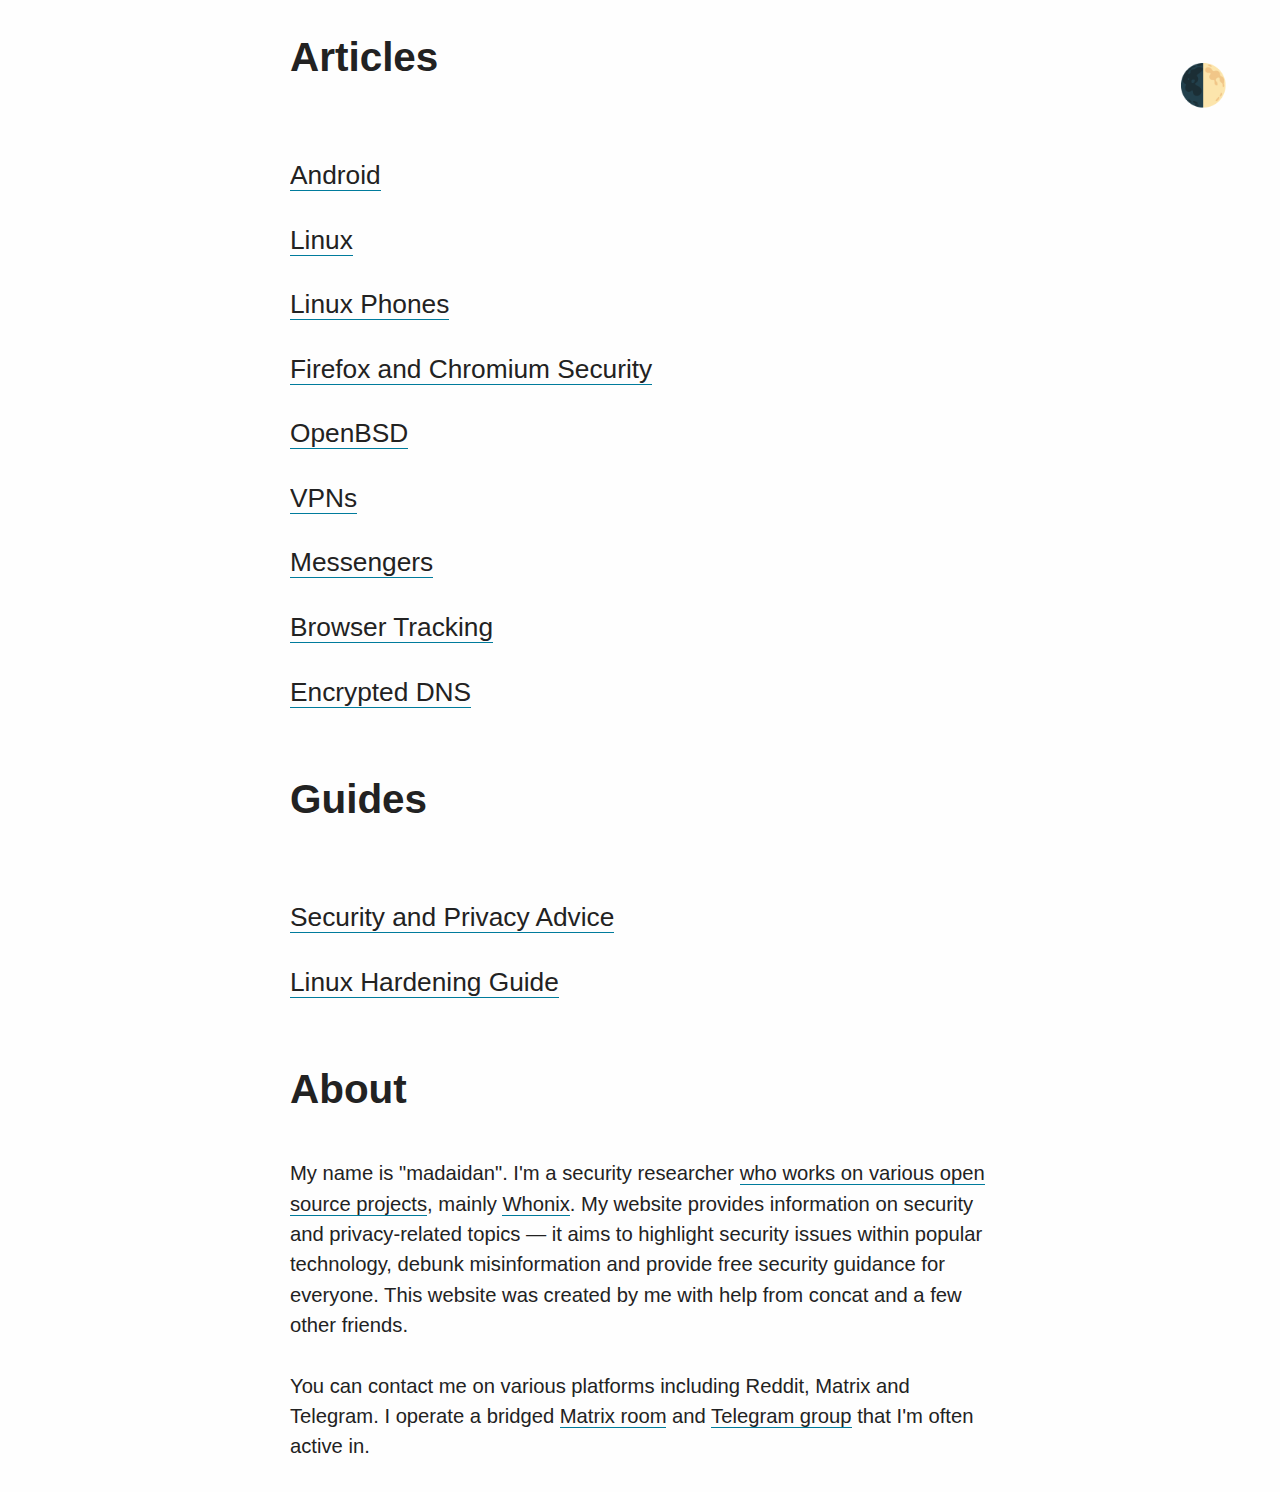
==== index.html @ b181bc67 "Merge remote-tracking branch 'upstream/master'" ====
<!DOCTYPE html>
<html lang=en>

<head>
  <meta charset="utf-8">
  <meta name="viewport" content="width=device-width, initial-scale=1.0">
  <link rel="stylesheet" type="text/css" href="styles.css">
  <title>Articles | Madaidan's Insecurities</title>
</head>

<body>
  <h1>Articles</h1>

  <ul style="padding-left: 0;">
    <li class="link"><a href="android.html">Android</a></li>
    <li class="link"><a href="linux.html">Linux</a></li>
    <li class="link"><a href="linux-phones.html">Linux Phones</a></li>
    <li class="link"><a href="firefox-chromium.html">Firefox and Chromium Security</a></li>
    <li class="link"><a href="openbsd.html">OpenBSD</a></li>
    <li class="link"><a href="vpns.html">VPNs</a></li>
    <li class="link"><a href="messengers.html">Messengers</a></li>
    <li class="link"><a href="browser-tracking.html">Browser Tracking</a></li>
    <li class="link"><a href="encrypted-dns.html">Encrypted DNS</a></li>
  </ul>

  <h1>Guides</h1>

  <ul style="padding-left: 0;">
    <li class="link"><a href="security-privacy-advice.html">Security and Privacy Advice</a></li>
    <li class="link"><a href="guides/linux-hardening.html">Linux Hardening Guide</a></li>
  </ul>

  <h1>About</h1>

  <p>
    My name is "madaidan". I'm a security researcher <a href="https://github.com/madaidan">who works on
    various open source projects</a>, mainly <a href="https://www.whonix.org/">Whonix</a>. My website
    provides information on security and privacy-related topics — it aims to highlight security issues
    within popular technology, debunk misinformation and provide free security guidance for everyone. This
    website was created by me with help from concat and a few other friends. <br>
    <br>
    You can contact me on various platforms including Reddit, Matrix and Telegram. I operate a bridged <a
    href="https://riot.im/app/#/room/#spite:matrix.org">Matrix room</a> and <a href="https://t.me/spitetech">Telegram
    group</a> that I'm often active in. <br>
    <br>
  </p>

  <button onclick="setDarkMode()" class="dark-mode-toggle">🌓</button>
  <script type="text/javascript" src="toggle.js"></script>
</body>
</html>
---- styles.css ----
* {
    font-family: inherit;
    background-color: inherit;
    margin: 0;
    padding: 0;
    box-sizing: border-box;
}

html {
    font-size: calc(1em + 0.33vw);
}

body {
    font-family: Arial, Helvetica Neue, sans-serif;
    line-height: 1.5;
    background-color: #fefefe;
    color: #222;
    max-width: 700px;
    margin: auto;
}

ul {
    overflow: hidden;
    padding-left: 2em;
}

*+* {
    margin-top: 2.25rem;
}

br, li+li, body {
    margin-top: 0;
}

p+p {
    margin-top: 0.75rem;
}

a {
    text-decoration: none;
    border-bottom: 1px solid #007b9c;
    color: inherit;
    outline-offset: 2px;
}

h1, h2, h3, h4 {
    line-height: 1.125;
    max-width: 800px;
}

h2 a, h3 a, h4 a {
    border-bottom: 0;
}

h2 a:hover, h3 a:hover, h4 a:hover {
    border-bottom: 1px solid #007b9c;
}

h1 {
    font-size: 2rem;
    margin: 5% auto;
}

h2 {
    font-size: 1.66rem;
    margin: 5% auto;
}

h3 {
    font-size: 1.25rem;
}

pre {
    overflow-x: auto;
    padding: 1rem;
    border: 1px solid;
}

code {
    font-family: Consolas, Monaco, 'Andale Mono', 'Ubuntu Mono', monospace;
    font-size: 0.85em;
}

.lilist {
    padding-bottom: 1em;
}

.link {
    font-size: 1.3rem;
    line-height: 1.125;
    max-width: 800px;
    margin: 5% auto;
}

.back {
    font-size: 1.25rem;
    border-radius: 0.33em;
    background: #111;
    color: #fefefe;
    padding: 0.75rem;
    border: 0;
}

.dark-mode>.dark-mode-toggle {
    color: white;
}

.dark-mode {
    background-color: #252627;
    color: #a9a9b3;
}

.dark-mode-toggle {
    border: none;
    padding: 15px 32px;
    text-align: center;
    text-decoration: none;
    display: inline-block;
    position: absolute;
    top: 0;
    right: 20px;
    outline: none;
    font-size: 2rem;
    background: transparent;
}

.p-final {
    padding-top: 2rem;
    padding-bottom: 5rem;
}

.date {
    margin-top: -1rem;
    margin-bottom: 2rem;
}

.headers {
    font-size: 25px;
}

.subheaders {
    margin-left: 10px;
    font-size: 18px;
}

.subheaders2 {
    margin-left: 26px;
    font-size: 16px;
}

@media screen and (max-width: 45em) {
    body {
        padding: 25px;
    }
    body a {
        hyphens: auto;
    }
    h1 {
        margin-left: 0;
        margin-top: 0;
        max-width: 75%;
    }
    code {
        word-break: break-all;
    }
    .dark-mode-toggle {
        margin-top: 5px;
    }
}

@media print {
    a {
        border: 0;
    }
    pre code {
        white-space: pre-wrap !important;
    }
}
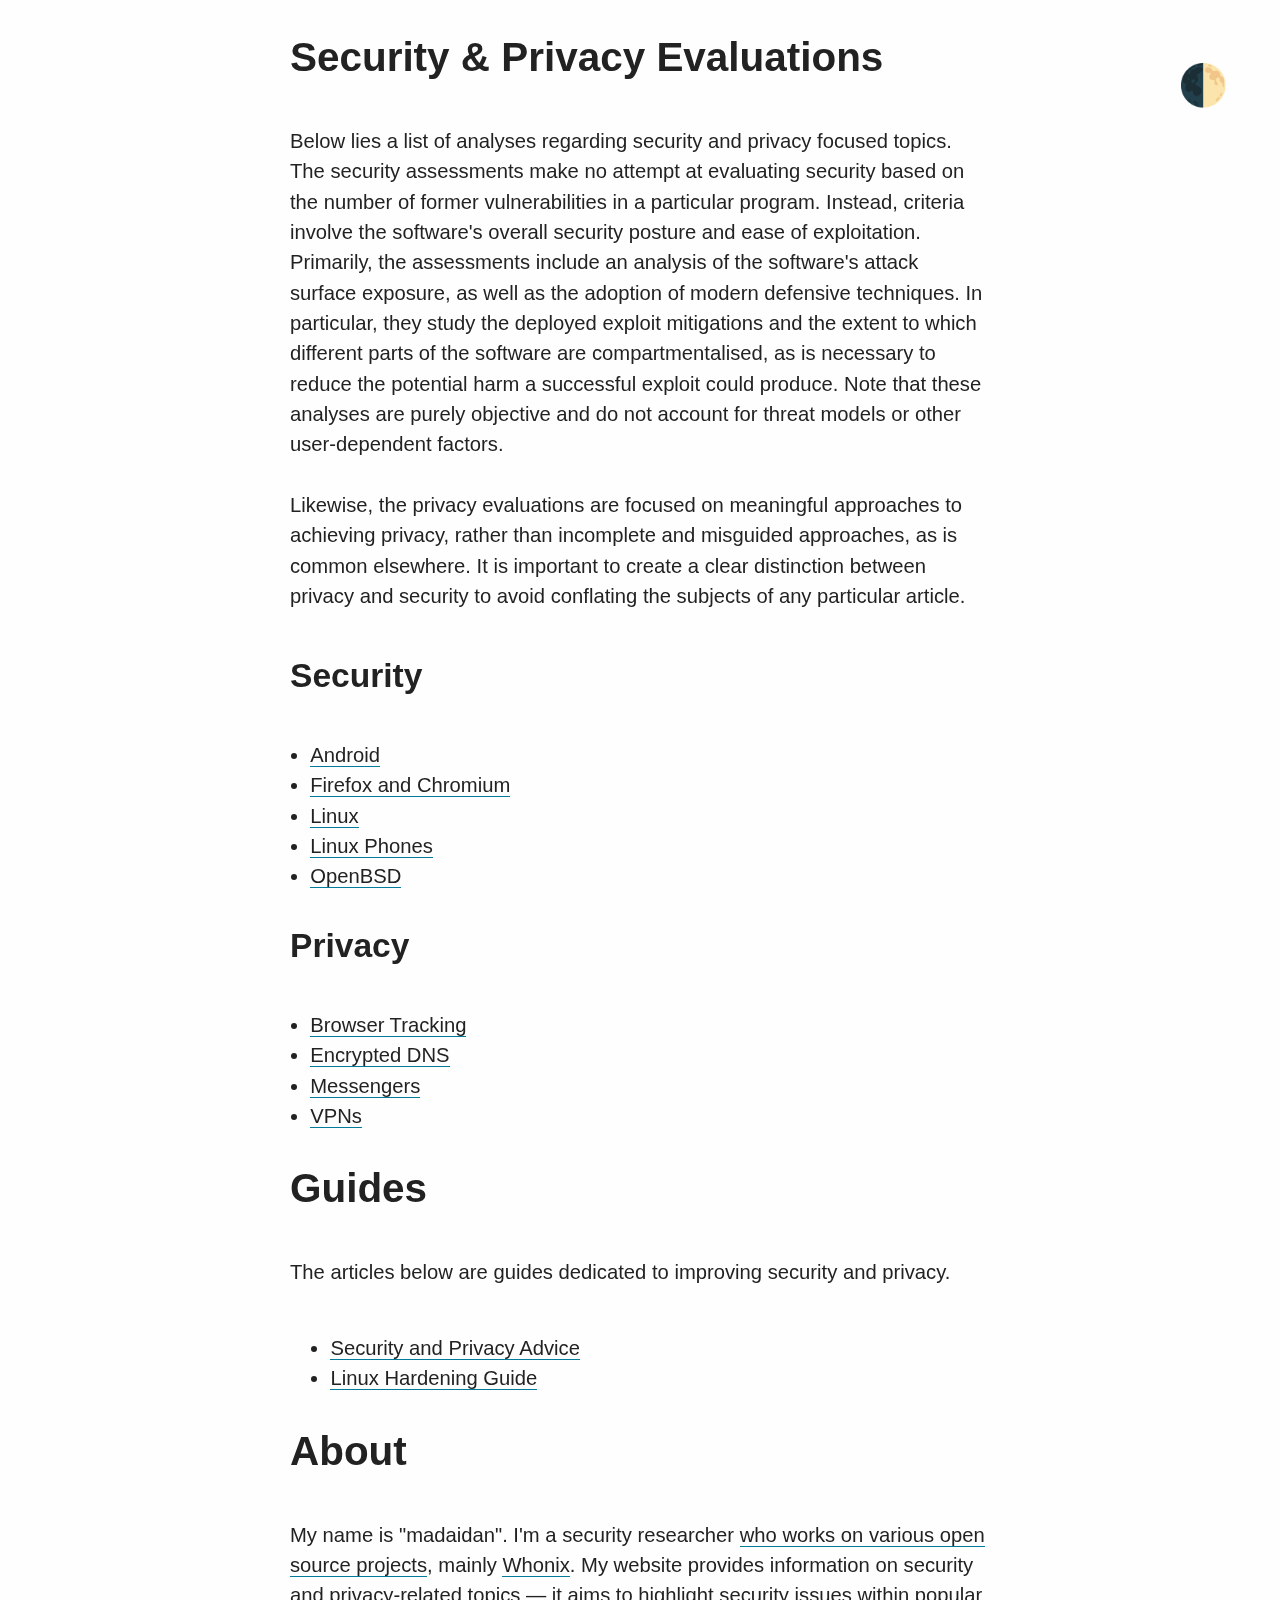
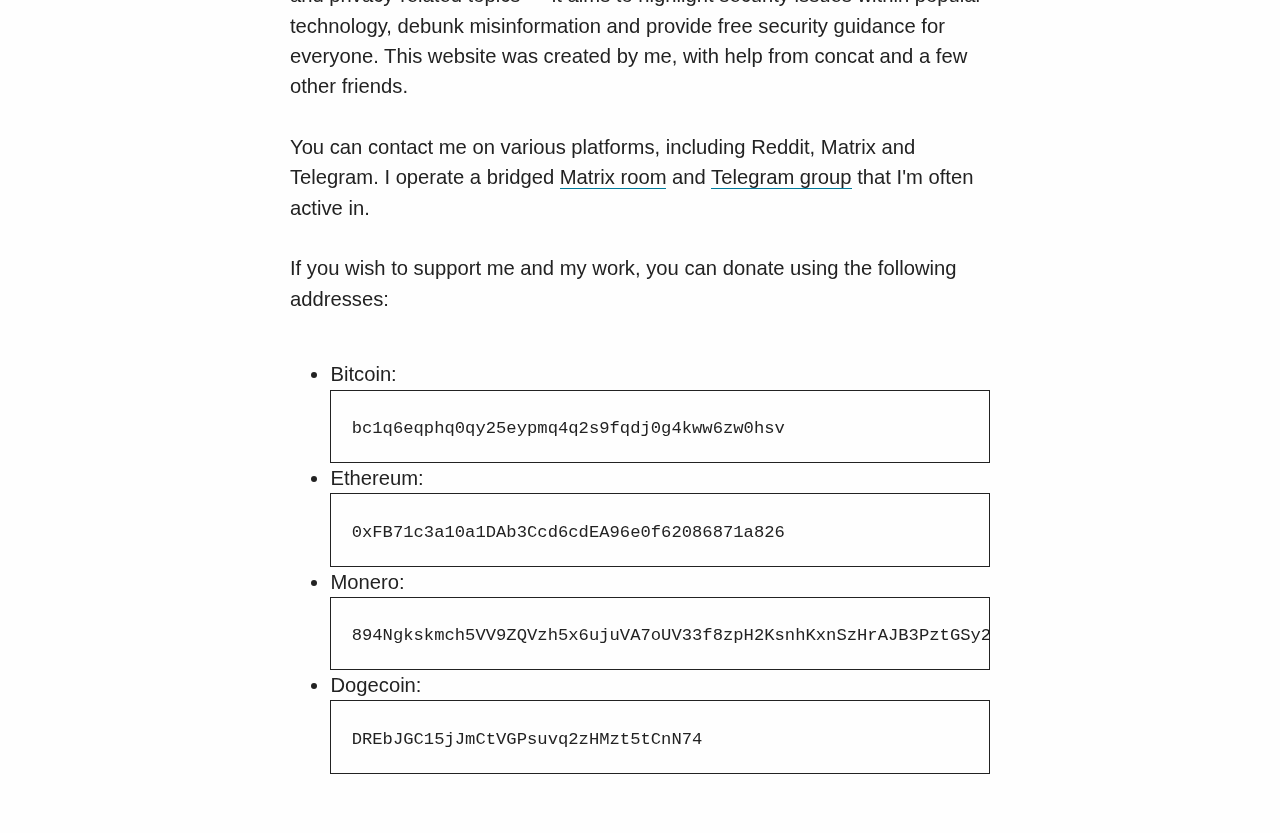
==== commit e3839def: "Merge pull request #12 from flawedworld/best-practice" ====
--- a/index.html
+++ b/index.html
@@ -4,30 +4,61 @@
 <head>
   <meta charset="utf-8">
   <meta name="viewport" content="width=device-width, initial-scale=1.0">
+  <meta http-equiv="Content-Type" content="text/html; charset=UTF-8">
   <link rel="stylesheet" type="text/css" href="styles.css">
   <title>Articles | Madaidan's Insecurities</title>
 </head>
 
 <body>
-  <h1>Articles</h1>
+  <h1>Security & Privacy Evaluations</h1>
 
-  <ul style="padding-left: 0;">
-    <li class="link"><a href="android.html">Android</a></li>
-    <li class="link"><a href="linux.html">Linux</a></li>
-    <li class="link"><a href="linux-phones.html">Linux Phones</a></li>
-    <li class="link"><a href="firefox-chromium.html">Firefox and Chromium Security</a></li>
-    <li class="link"><a href="openbsd.html">OpenBSD</a></li>
-    <li class="link"><a href="vpns.html">VPNs</a></li>
-    <li class="link"><a href="messengers.html">Messengers</a></li>
-    <li class="link"><a href="browser-tracking.html">Browser Tracking</a></li>
-    <li class="link"><a href="encrypted-dns.html">Encrypted DNS</a></li>
-  </ul>
+  <p>
+     Below lies a list of analyses regarding security and privacy focused topics. The security assessments make no
+     attempt at evaluating security based on the number of former vulnerabilities in a particular program. Instead,
+     criteria involve the software's overall security posture and ease of exploitation. Primarily, the assessments
+     include an analysis of the software's attack surface exposure, as well as the adoption of modern defensive
+     techniques. In particular, they study the deployed exploit mitigations and the extent to which different parts
+     of the software are compartmentalised, as is necessary to reduce the potential harm a successful exploit
+     could produce. Note that these analyses are purely objective and do not account for threat models or other
+     user-dependent factors. <br>
+     <br>
+     Likewise, the privacy evaluations are focused on meaningful approaches to achieving privacy, rather than incomplete
+     and misguided approaches, as is common elsewhere. It is important to create a clear distinction between privacy and
+     security to avoid conflating the subjects of any particular article.
+  </p>
+
+  <div class="index-row">
+    <div class="index-column">
+      <h2>Security</h2>
+      <ul style="margin-left: -1rem;">
+        <li><a href="android.html">Android</a></li>
+        <li><a href="firefox-chromium.html">Firefox and Chromium</a></li>
+        <li><a href="linux.html">Linux</a></li>
+        <li><a href="linux-phones.html">Linux Phones</a></li>
+        <li><a href="openbsd.html">OpenBSD</a></li>
+      </ul>
+    </div>
+
+    <div class="index-column" style="margin-top: 0rem;">
+      <h2>Privacy</h2>
+      <ul style="margin-left: -1rem;">
+        <li><a href="browser-tracking.html">Browser Tracking</a></li>
+        <li><a href="encrypted-dns.html">Encrypted DNS</a></li>
+        <li><a href="messengers.html">Messengers</a></li>
+        <li><a href="vpns.html">VPNs</a></li>
+      </ul>
+    </div>
+  </div>
 
   <h1>Guides</h1>
 
-  <ul style="padding-left: 0;">
-    <li class="link"><a href="security-privacy-advice.html">Security and Privacy Advice</a></li>
-    <li class="link"><a href="guides/linux-hardening.html">Linux Hardening Guide</a></li>
+  <p>
+    The articles below are guides dedicated to improving security and privacy.
+  </p>
+
+  <ul class="index-row">
+    <li><a href="security-privacy-advice.html">Security and Privacy Advice</a></li>
+    <li><a href="guides/linux-hardening.html">Linux Hardening Guide</a></li>
   </ul>
 
   <h1>About</h1>
@@ -37,13 +68,23 @@
     various open source projects</a>, mainly <a href="https://www.whonix.org/">Whonix</a>. My website
     provides information on security and privacy-related topics — it aims to highlight security issues
     within popular technology, debunk misinformation and provide free security guidance for everyone. This
-    website was created by me with help from concat and a few other friends. <br>
+    website was created by me, with help from concat and a few other friends. <br>
     <br>
-    You can contact me on various platforms including Reddit, Matrix and Telegram. I operate a bridged <a
-    href="https://riot.im/app/#/room/#spite:matrix.org">Matrix room</a> and <a href="https://t.me/spitetech">Telegram
+    You can contact me on various platforms, including Reddit, Matrix and Telegram. I operate a bridged <a
+    href="https://matrix.to/#/%23general:spitetech.com">Matrix room</a> and <a href="https://t.me/spitetech">Telegram
     group</a> that I'm often active in. <br>
     <br>
+    If you wish to support me and my work, you can donate using the following addresses:
   </p>
+
+  <ul>
+    <li>Bitcoin: <pre><code>bc1q6eqphq0qy25eypmq4q2s9fqdj0g4kww6zw0hsv</code></pre></li>
+    <li>Ethereum: <pre><code>0xFB71c3a10a1DAb3Ccd6cdEA96e0f62086871a826</code></pre></li>
+    <li>Monero: <pre><code>894Ngkskmch5VV9ZQVzh5x6ujuVA7oUV33f8zpH2KsnhKxnSzHrAJB3PztGSy2MQQx1GwCjf94TLp5C8HfYJRWjQD9yEdx3</code></pre></li>
+    <li>Dogecoin: <pre><code>DREbJGC15jJmCtVGPsuvq2zHMzt5tCnN74</code></pre></li>
+  </ul>
+
+  <br><br>
 
   <button onclick="setDarkMode()" class="dark-mode-toggle">🌓</button>
   <script type="text/javascript" src="toggle.js"></script>
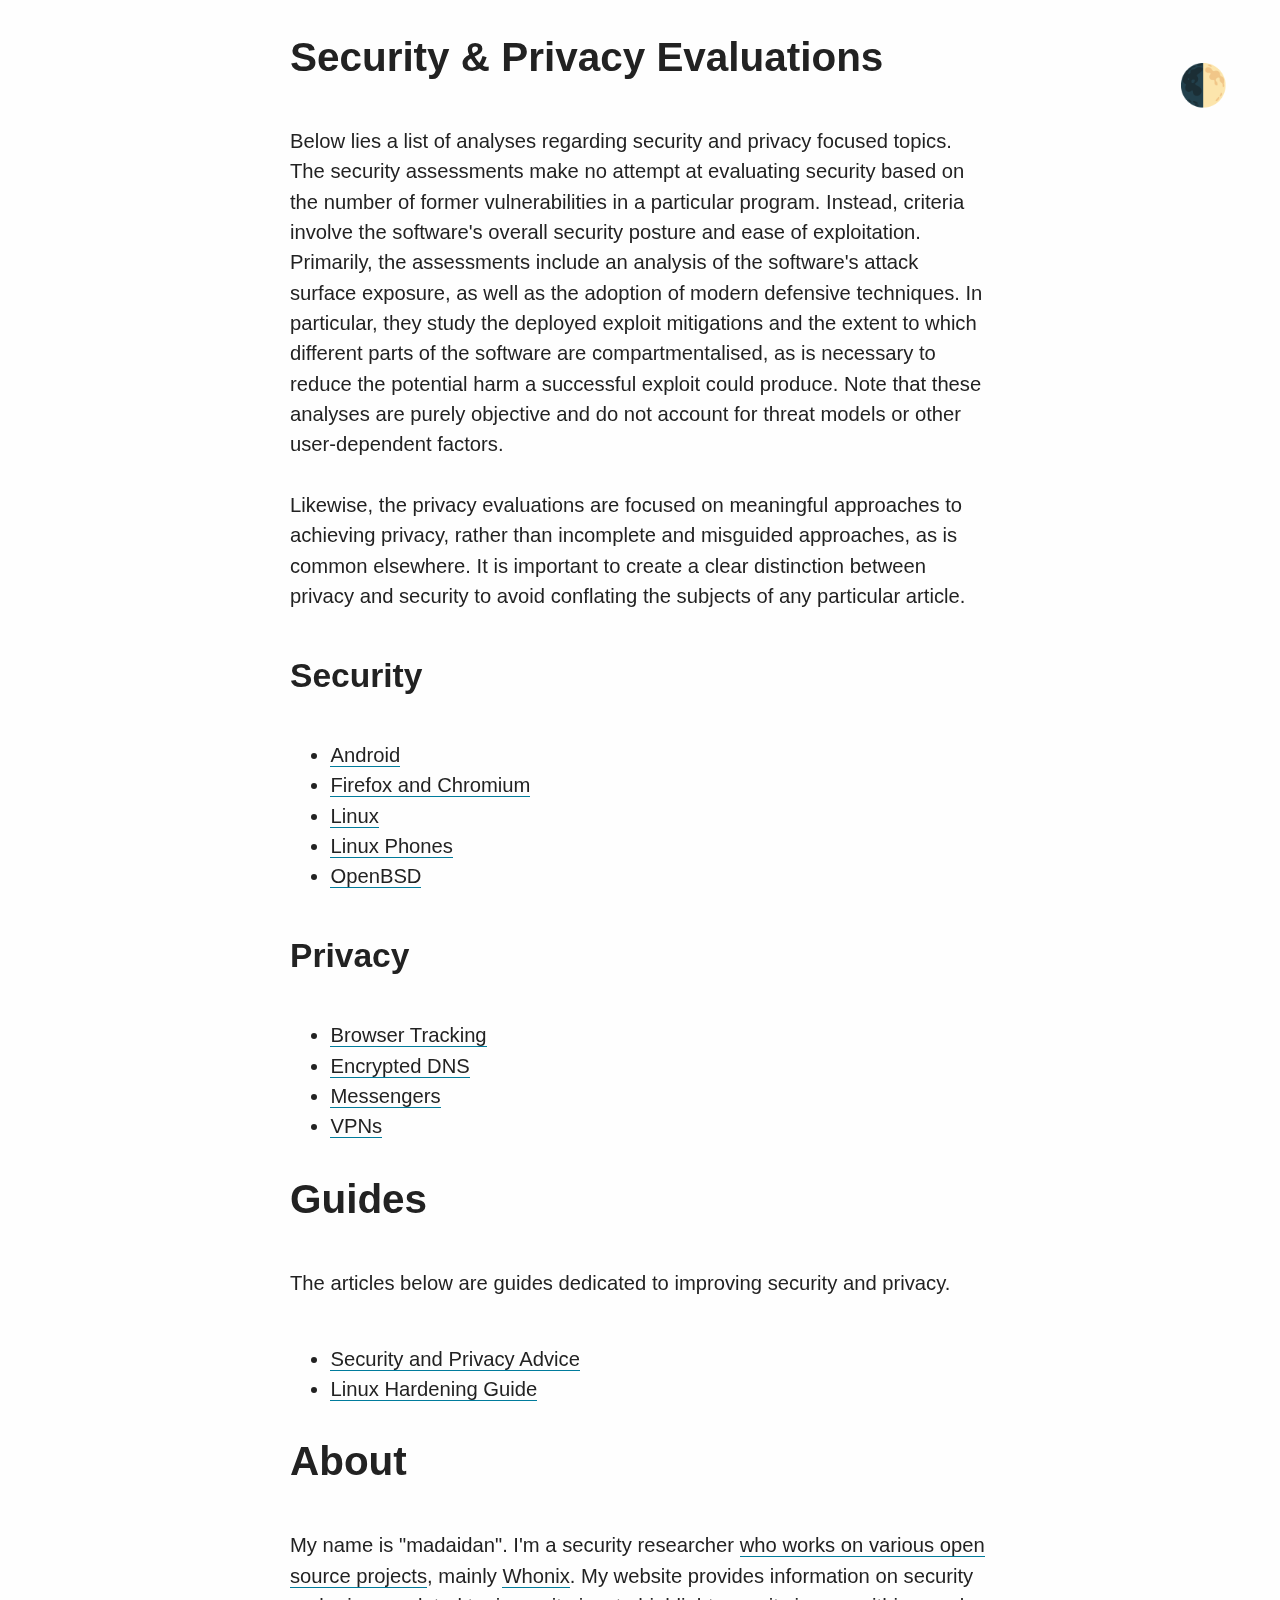
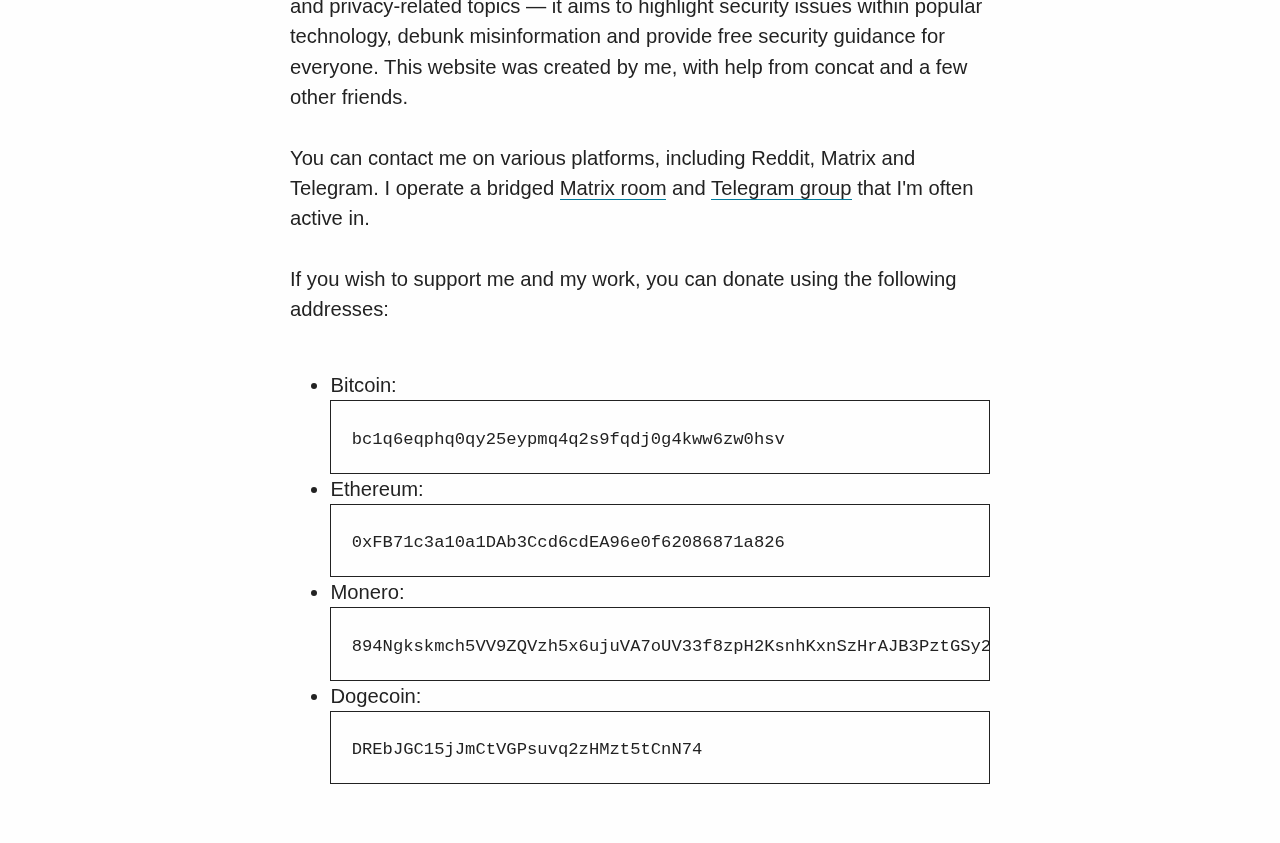
==== commit 1e7c6a5c: "Set referrer to no-referrer via <meta> tag" ====
--- a/index.html
+++ b/index.html
@@ -5,6 +5,8 @@
   <meta charset="utf-8">
   <meta name="viewport" content="width=device-width, initial-scale=1.0">
   <meta http-equiv="Content-Type" content="text/html; charset=UTF-8">
+  <meta http-equiv="Content-Security-Policy" content="default-src 'none'; style-src-elem 'self' 'sha256-BHF2wjYzuFl1eF3qjlsAq+xvWjfztG2awREfjczVAIQ='; script-src-elem 'self' 'sha256-3GmX9ZJVSjVE14X8tyUcIeLH5lWDmOeR/CmPZrCi3HU='; form-action 'none'; upgrade-insecure-requests; block-all-mixed-content; base-uri 'none'">
+  <meta name="referrer" content="no-referrer">
   <link rel="stylesheet" type="text/css" href="styles.css">
   <title>Articles | Madaidan's Insecurities</title>
 </head>
@@ -30,7 +32,7 @@
   <div class="index-row">
     <div class="index-column">
       <h2>Security</h2>
-      <ul style="margin-left: -1rem;">
+      <ul class="index-column-list">
         <li><a href="android.html">Android</a></li>
         <li><a href="firefox-chromium.html">Firefox and Chromium</a></li>
         <li><a href="linux.html">Linux</a></li>
@@ -39,9 +41,9 @@
       </ul>
     </div>
 
-    <div class="index-column" style="margin-top: 0rem;">
+    <div class="index-column" id="right-index-column">
       <h2>Privacy</h2>
-      <ul style="margin-left: -1rem;">
+      <ul class="index-column-list">
         <li><a href="browser-tracking.html">Browser Tracking</a></li>
         <li><a href="encrypted-dns.html">Encrypted DNS</a></li>
         <li><a href="messengers.html">Messengers</a></li>
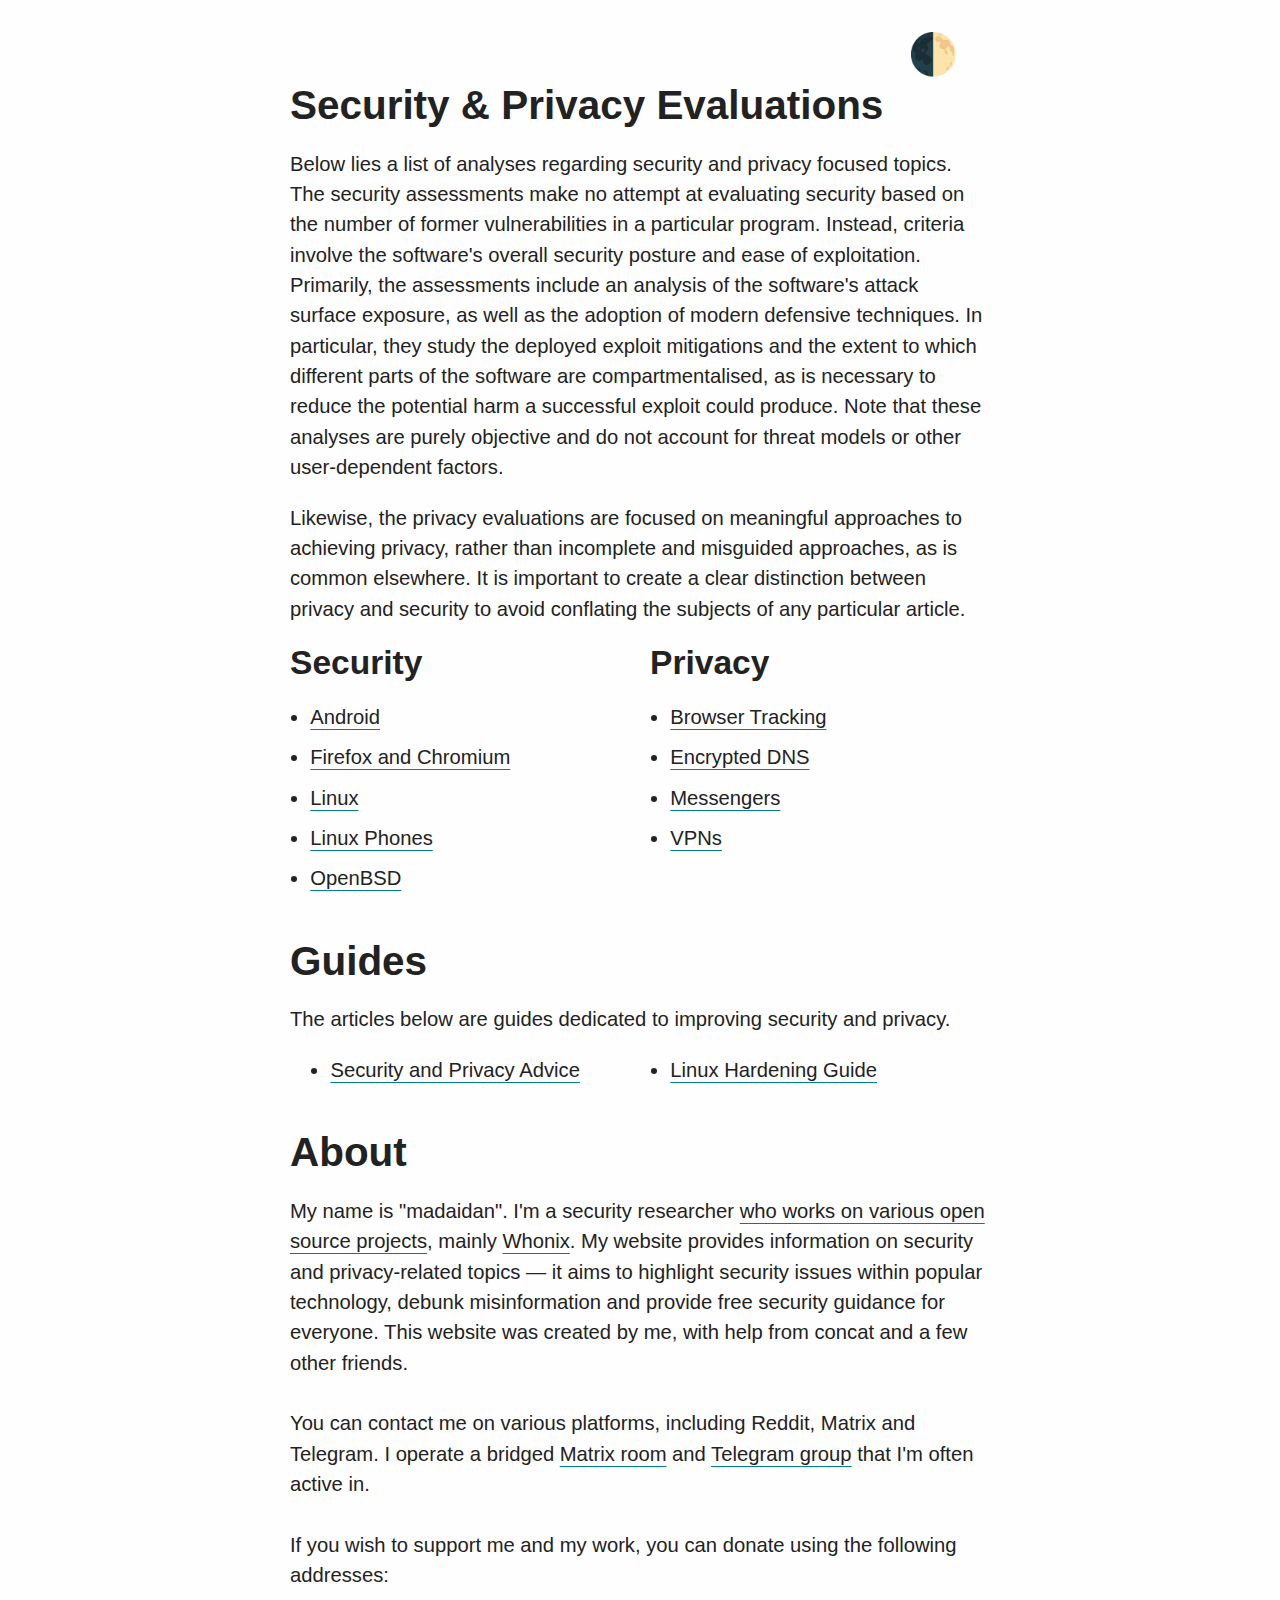
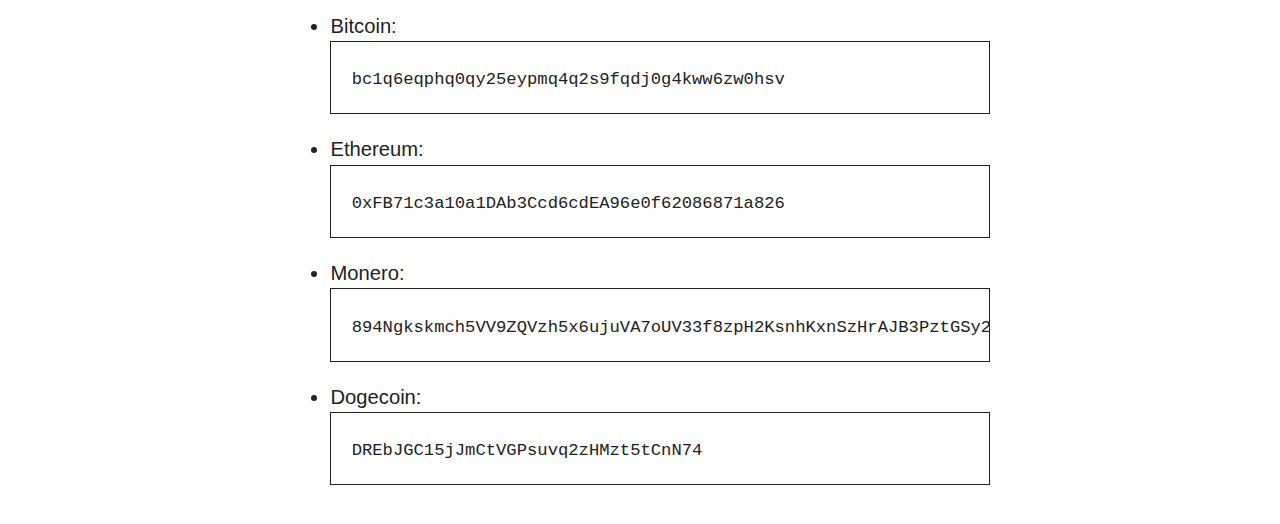
==== commit 62590dce: "Rework sematics" ====
--- a/index.html
+++ b/index.html
@@ -1,94 +1,89 @@
 <!DOCTYPE html>
 <html lang=en>
+  <head>
+    <meta charset="utf-8">
+    <meta name="viewport" content="width=device-width, initial-scale=1.0">
+    <meta http-equiv="Content-Type" content="text/html; charset=UTF-8">
+    <meta http-equiv="Content-Security-Policy" content="default-src 'none'; style-src 'self' 'sha256-BHF2wjYzuFl1eF3qjlsAq+xvWjfztG2awREfjczVAIQ='; script-src 'self' 'sha256-6GFZjgP8rd6OHbLQAdEHCPBmNWb5aZRO1LA9AiwCdHI='; form-action 'none'; upgrade-insecure-requests; block-all-mixed-content; base-uri 'none'">
+    <meta name="referrer" content="no-referrer">
+    <link rel="stylesheet" type="text/css" href="stylesheets/styles.css">
+    <script type="module" src="js/theme.min.js"></script>
+    <title>Articles | Madaidan's Insecurities</title>
+  </head>
 
-<head>
-  <meta charset="utf-8">
-  <meta name="viewport" content="width=device-width, initial-scale=1.0">
-  <meta http-equiv="Content-Type" content="text/html; charset=UTF-8">
-  <meta http-equiv="Content-Security-Policy" content="default-src 'none'; style-src-elem 'self' 'sha256-BHF2wjYzuFl1eF3qjlsAq+xvWjfztG2awREfjczVAIQ='; script-src-elem 'self' 'sha256-3GmX9ZJVSjVE14X8tyUcIeLH5lWDmOeR/CmPZrCi3HU='; form-action 'none'; upgrade-insecure-requests; block-all-mixed-content; base-uri 'none'">
-  <meta name="referrer" content="no-referrer">
-  <link rel="stylesheet" type="text/css" href="styles.css">
-  <title>Articles | Madaidan's Insecurities</title>
-</head>
+  <body>
+    <button class="theme-toggle">🌓</button>
+    <h1>Security & Privacy Evaluations</h1>
 
-<body>
-  <h1>Security & Privacy Evaluations</h1>
+    <p>
+      Below lies a list of analyses regarding security and privacy focused topics. The security assessments make no
+      attempt at evaluating security based on the number of former vulnerabilities in a particular program. Instead,
+      criteria involve the software's overall security posture and ease of exploitation. Primarily, the assessments
+      include an analysis of the software's attack surface exposure, as well as the adoption of modern defensive
+      techniques. In particular, they study the deployed exploit mitigations and the extent to which different parts
+      of the software are compartmentalised, as is necessary to reduce the potential harm a successful exploit
+      could produce. Note that these analyses are purely objective and do not account for threat models or other
+      user-dependent factors.
+    </p>
+    <p>
+      Likewise, the privacy evaluations are focused on meaningful approaches to achieving privacy, rather than incomplete
+      and misguided approaches, as is common elsewhere. It is important to create a clear distinction between privacy and
+      security to avoid conflating the subjects of any particular article.
+    </p>
 
-  <p>
-     Below lies a list of analyses regarding security and privacy focused topics. The security assessments make no
-     attempt at evaluating security based on the number of former vulnerabilities in a particular program. Instead,
-     criteria involve the software's overall security posture and ease of exploitation. Primarily, the assessments
-     include an analysis of the software's attack surface exposure, as well as the adoption of modern defensive
-     techniques. In particular, they study the deployed exploit mitigations and the extent to which different parts
-     of the software are compartmentalised, as is necessary to reduce the potential harm a successful exploit
-     could produce. Note that these analyses are purely objective and do not account for threat models or other
-     user-dependent factors. <br>
-     <br>
-     Likewise, the privacy evaluations are focused on meaningful approaches to achieving privacy, rather than incomplete
-     and misguided approaches, as is common elsewhere. It is important to create a clear distinction between privacy and
-     security to avoid conflating the subjects of any particular article.
-  </p>
+    <div class="index-row">
+      <div class="index-column">
+        <h2>Security</h2>
+        <ul class="index-column-list">
+          <li><a href="android.html">Android</a></li>
+          <li><a href="firefox-chromium.html">Firefox and Chromium</a></li>
+          <li><a href="linux.html">Linux</a></li>
+          <li><a href="linux-phones.html">Linux Phones</a></li>
+          <li><a href="openbsd.html">OpenBSD</a></li>
+        </ul>
+      </div>
 
-  <div class="index-row">
-    <div class="index-column">
-      <h2>Security</h2>
-      <ul class="index-column-list">
-        <li><a href="android.html">Android</a></li>
-        <li><a href="firefox-chromium.html">Firefox and Chromium</a></li>
-        <li><a href="linux.html">Linux</a></li>
-        <li><a href="linux-phones.html">Linux Phones</a></li>
-        <li><a href="openbsd.html">OpenBSD</a></li>
-      </ul>
+      <div class="index-column">
+        <h2>Privacy</h2>
+        <ul class="index-column-list">
+          <li><a href="browser-tracking.html">Browser Tracking</a></li>
+          <li><a href="encrypted-dns.html">Encrypted DNS</a></li>
+          <li><a href="messengers.html">Messengers</a></li>
+          <li><a href="vpns.html">VPNs</a></li>
+        </ul>
+      </div>
     </div>
 
-    <div class="index-column" id="right-index-column">
-      <h2>Privacy</h2>
-      <ul class="index-column-list">
-        <li><a href="browser-tracking.html">Browser Tracking</a></li>
-        <li><a href="encrypted-dns.html">Encrypted DNS</a></li>
-        <li><a href="messengers.html">Messengers</a></li>
-        <li><a href="vpns.html">VPNs</a></li>
-      </ul>
-    </div>
-  </div>
+    <h1>Guides</h1>
 
-  <h1>Guides</h1>
+    <p>The articles below are guides dedicated to improving security and privacy.</p>
 
-  <p>
-    The articles below are guides dedicated to improving security and privacy.
-  </p>
+    <ul class="index-row">
+      <li><a href="security-privacy-advice.html">Security and Privacy Advice</a></li>
+      <li><a href="guides/linux-hardening.html">Linux Hardening Guide</a></li>
+    </ul>
 
-  <ul class="index-row">
-    <li><a href="security-privacy-advice.html">Security and Privacy Advice</a></li>
-    <li><a href="guides/linux-hardening.html">Linux Hardening Guide</a></li>
-  </ul>
+    <h1>About</h1>
 
-  <h1>About</h1>
+    <p>
+      My name is "madaidan". I'm a security researcher <a href="https://github.com/madaidan">who works on
+      various open source projects</a>, mainly <a href="https://www.whonix.org/">Whonix</a>. My website
+      provides information on security and privacy-related topics — it aims to highlight security issues
+      within popular technology, debunk misinformation and provide free security guidance for everyone. This
+      website was created by me, with help from concat and a few other friends. <br>
+      <br>
+      You can contact me on various platforms, including Reddit, Matrix and Telegram. I operate a bridged <a
+      href="https://matrix.to/#/%23general:spitetech.com">Matrix room</a> and <a href="https://t.me/spitetech">Telegram
+      group</a> that I'm often active in. <br>
+      <br>
+      If you wish to support me and my work, you can donate using the following addresses:
+    </p>
 
-  <p>
-    My name is "madaidan". I'm a security researcher <a href="https://github.com/madaidan">who works on
-    various open source projects</a>, mainly <a href="https://www.whonix.org/">Whonix</a>. My website
-    provides information on security and privacy-related topics — it aims to highlight security issues
-    within popular technology, debunk misinformation and provide free security guidance for everyone. This
-    website was created by me, with help from concat and a few other friends. <br>
-    <br>
-    You can contact me on various platforms, including Reddit, Matrix and Telegram. I operate a bridged <a
-    href="https://matrix.to/#/%23general:spitetech.com">Matrix room</a> and <a href="https://t.me/spitetech">Telegram
-    group</a> that I'm often active in. <br>
-    <br>
-    If you wish to support me and my work, you can donate using the following addresses:
-  </p>
-
-  <ul>
-    <li>Bitcoin: <pre><code>bc1q6eqphq0qy25eypmq4q2s9fqdj0g4kww6zw0hsv</code></pre></li>
-    <li>Ethereum: <pre><code>0xFB71c3a10a1DAb3Ccd6cdEA96e0f62086871a826</code></pre></li>
-    <li>Monero: <pre><code>894Ngkskmch5VV9ZQVzh5x6ujuVA7oUV33f8zpH2KsnhKxnSzHrAJB3PztGSy2MQQx1GwCjf94TLp5C8HfYJRWjQD9yEdx3</code></pre></li>
-    <li>Dogecoin: <pre><code>DREbJGC15jJmCtVGPsuvq2zHMzt5tCnN74</code></pre></li>
-  </ul>
-
-  <br><br>
-
-  <button onclick="setDarkMode()" class="dark-mode-toggle">🌓</button>
-  <script type="text/javascript" src="toggle.js"></script>
-</body>
+    <ul>
+      <li>Bitcoin: <pre><code>bc1q6eqphq0qy25eypmq4q2s9fqdj0g4kww6zw0hsv</code></pre></li>
+      <li>Ethereum: <pre><code>0xFB71c3a10a1DAb3Ccd6cdEA96e0f62086871a826</code></pre></li>
+      <li>Monero: <pre><code>894Ngkskmch5VV9ZQVzh5x6ujuVA7oUV33f8zpH2KsnhKxnSzHrAJB3PztGSy2MQQx1GwCjf94TLp5C8HfYJRWjQD9yEdx3</code></pre></li>
+      <li>Dogecoin: <pre><code>DREbJGC15jJmCtVGPsuvq2zHMzt5tCnN74</code></pre></li>
+    </ul>
+  </body>
 </html>
--- a/stylesheets/styles.css
+++ b/stylesheets/styles.css
@@ -0,0 +1,263 @@
+:root {
+    --background-color-dark: #252627;
+    --background-color-light: #fefefe;
+    --color-dark: #a9a9b3;
+    --color-light: #222;
+}
+
+* {
+    box-sizing: border-box;
+    background-color: inherit;
+    font-family: inherit;
+    margin: 0;
+    padding: 0;
+}
+
+html {
+    font-size: calc(1em + 0.33vw);
+}
+
+body {
+    background-color: var(--background-color-light);
+    color: var(--color-light);
+    font-family: Arial, "Helvetica Neue", sans-serif;
+    line-height: 1.5;
+    /* need to add top margin */
+    margin: 0 auto;
+    max-width: 700px;
+}
+
+h1,
+h2,
+h3, 
+h4 {
+    line-height: 1.125;
+}
+
+h1, 
+h2,
+h3,
+h4,
+h5,
+h6 {
+    margin: 0 auto 1rem;
+}
+
+h1 {
+    font-size: 2rem;
+}
+
+h2 {
+    font-size: 1.66rem;
+}
+
+h3 {
+    font-size: 1.25rem;
+}
+
+h2 a, 
+h3 a, 
+h4 a,
+h5 a,
+h6 a {
+    text-decoration: none;
+}
+
+h2 a:hover, 
+h3 a:hover, 
+h4 a:hover,
+h5 a:hover,
+h6 a:hover {
+    text-decoration: underline solid #007b9c 1px;
+}
+
+p {
+    margin-bottom: 1rem;
+}
+
+a {
+    color: inherit;
+    text-decoration: underline solid #007b9c 1px;
+    text-underline-position: under;
+}
+
+pre {
+    overflow-x: auto;
+    padding: 1rem;
+    border: 1px solid;
+    margin-bottom: 1rem;
+}
+
+code {
+    font-family: Consolas, Monaco, 'Andale Mono', 'Ubuntu Mono', monospace;
+    font-size: 0.85em;
+    background-color: transparent;
+}
+
+ul {
+    overflow: hidden;
+    padding-left: 2em;
+    margin-bottom: 1rem;
+}
+
+li {
+    margin-bottom: 10px;
+}
+
+table,
+td {
+    border: 1px solid #333;
+}
+
+table {
+    margin-bottom: 1rem;
+}
+
+td {
+    padding: 5px 10px;
+    text-align: center;
+}
+
+thead,
+tfoot {
+    background-color: #333;
+    color: #fff;
+}
+
+ol {
+    counter-reset: item;
+    list-style-type: none;
+    margin-top: .6em;
+    margin-bottom: 1rem;
+}
+
+ol > li {
+  counter-increment: item;
+  margin-bottom: 0.6em;
+  margin-left: 1em;
+}
+
+ol > li:before {
+  content: counters(item, ".") ". ";
+  padding-right: 0.2em;    
+}
+
+li > ol {
+    margin-bottom: 0;
+}
+
+.anchor {
+    border-bottom: initial;
+}
+
+.anchor:hover {
+    border-bottom: 1px solid #007b9c;
+}
+
+.identifier-column, .identifier-row {
+    text-align: left;
+}
+
+.identifier-row {
+    font-weight: bold;
+}
+
+blockquote {
+    border: 1px solid;
+    font-style: italic;
+    margin-bottom: 1rem;
+    overflow-x: auto;
+    padding: 1rem;
+}
+
+.italic {
+    font-style: italic;
+}
+
+.index-column {
+    margin-bottom: 1rem;
+}
+
+.index-column-list {
+    margin-left: -1rem;
+}
+
+.index-row {
+    columns: 2;
+    margin-bottom: 5%;
+}
+
+.back {
+    background: #111;
+    border-radius: 0.33em;
+    color: #fefefe;
+    font-size: 1.25rem;
+    margin: 2rem 0 5rem;
+    padding: .75rem;
+    border: 0;
+}
+
+.back a {
+    text-decoration: none;
+}
+
+.theme-toggle {
+    background: transparent;
+    border: none;
+    display: block;
+    font-size: 2rem;
+    margin: 30px 0 0 auto;
+    outline: none;
+    padding-right: 32px;
+    padding-bottom: 5px;
+    text-align: right;
+    text-decoration: none;
+    visibility: hidden;
+}
+
+.date {
+    margin-top: -1rem;
+    margin-bottom: 2rem;
+}
+
+/* Makes the index columns stack on top of each other at low screen width */
+@media screen and (max-width: 360px) {
+    .index-row {
+        width: 100%;
+    }
+}
+
+@media screen and (max-width: 45em) {
+    body {
+        padding: 25px;
+    }
+    body a {
+        hyphens: auto;
+    }
+    h1 {
+        margin-left: 0;
+        max-width: 75%;
+    }
+    code {
+        word-break: break-all;
+    }
+    .theme-toggle {
+        margin-top: 5px;
+    }
+}
+
+@media print {
+    a {
+        border: 0;
+    }
+    pre code {
+        white-space: pre-wrap !important;
+    }
+}
+
+@media (prefers-color-scheme: dark) {
+    body {
+        background-color: var(--background-color-dark);
+        color: var(--color-dark);
+    }
+}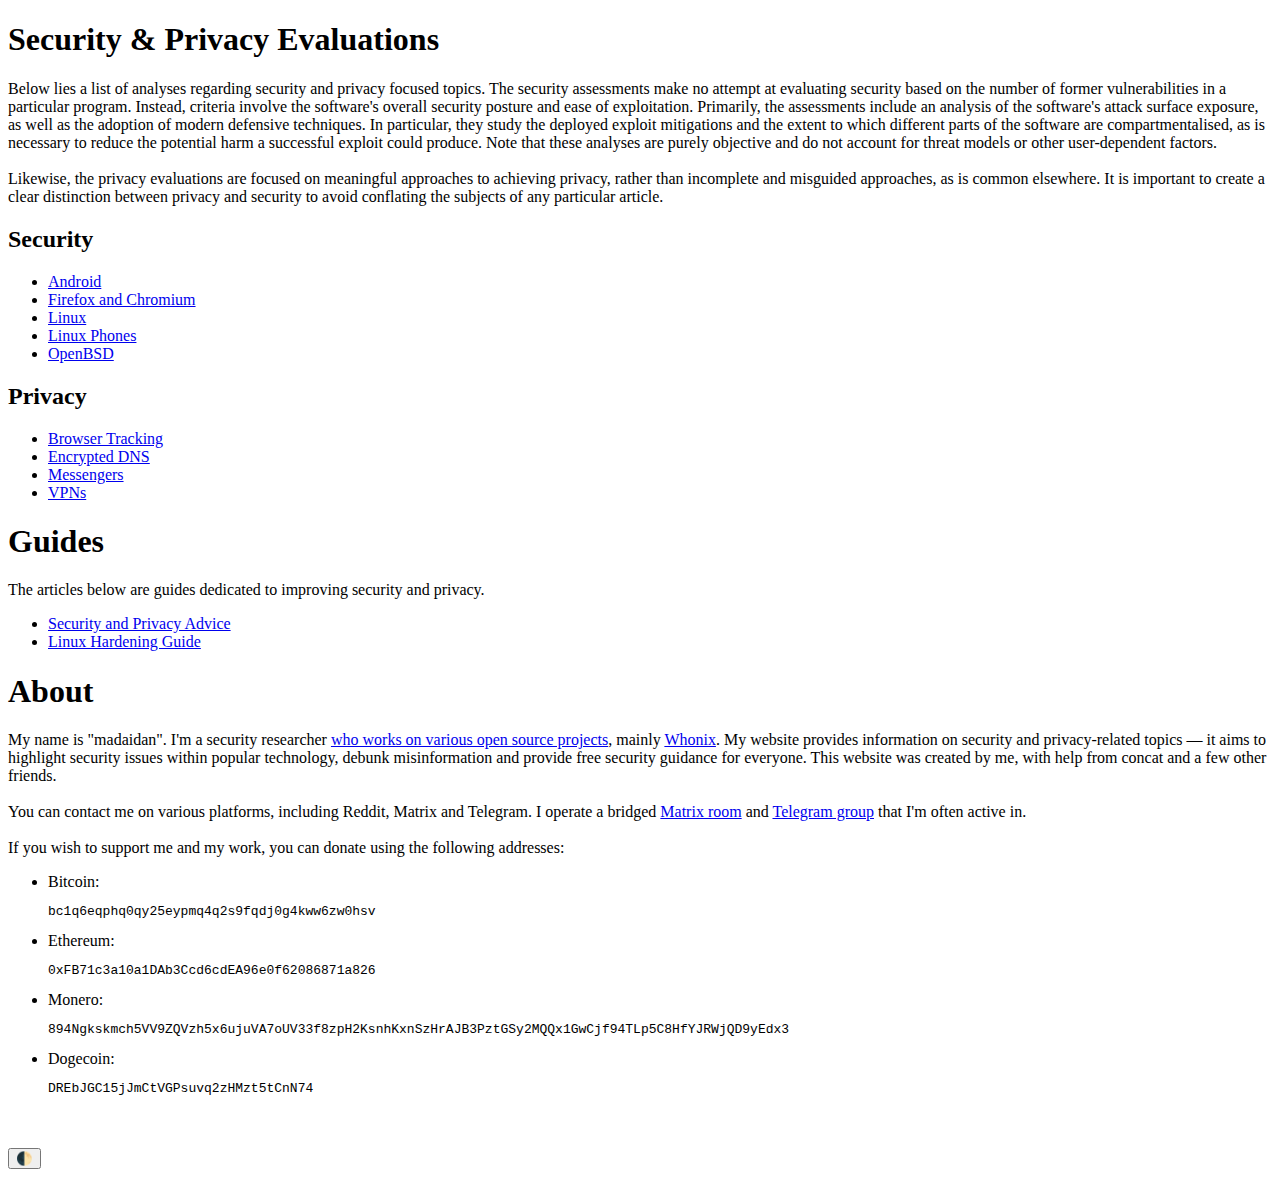
==== commit 35a75459: "Move script to head" ====
--- a/index.html
+++ b/index.html
@@ -1,89 +1,95 @@
 <!DOCTYPE html>
 <html lang=en>
-  <head>
-    <meta charset="utf-8">
-    <meta name="viewport" content="width=device-width, initial-scale=1.0">
-    <meta http-equiv="Content-Type" content="text/html; charset=UTF-8">
-    <meta http-equiv="Content-Security-Policy" content="default-src 'none'; style-src 'self' 'sha256-BHF2wjYzuFl1eF3qjlsAq+xvWjfztG2awREfjczVAIQ='; script-src 'self' 'sha256-6GFZjgP8rd6OHbLQAdEHCPBmNWb5aZRO1LA9AiwCdHI='; form-action 'none'; upgrade-insecure-requests; block-all-mixed-content; base-uri 'none'">
-    <meta name="referrer" content="no-referrer">
-    <link rel="stylesheet" type="text/css" href="stylesheets/styles.css">
-    <script type="module" src="js/theme.min.js"></script>
-    <title>Articles | Madaidan's Insecurities</title>
-  </head>
 
-  <body>
-    <button class="theme-toggle">🌓</button>
-    <h1>Security & Privacy Evaluations</h1>
+<head>
+  <meta charset="utf-8">
+  <meta name="viewport" content="width=device-width, initial-scale=1.0">
+  <meta http-equiv="Content-Type" content="text/html; charset=UTF-8">
+  <meta http-equiv="Content-Security-Policy" content="default-src 'none'; style-src 'self' 'sha256-BHF2wjYzuFl1eF3qjlsAq+xvWjfztG2awREfjczVAIQ='; script-src 'self' 'sha256-6GFZjgP8rd6OHbLQAdEHCPBmNWb5aZRO1LA9AiwCdHI='; form-action 'none'; upgrade-insecure-requests; block-all-mixed-content; base-uri 'none'">
+  <meta name="referrer" content="no-referrer">
+  <link rel="stylesheet" type="text/css" href="styles.css">
+  <script type="text/javascript" src="dark.js"></script>
+  <title>Articles | Madaidan's Insecurities</title>
+</head>
 
-    <p>
-      Below lies a list of analyses regarding security and privacy focused topics. The security assessments make no
-      attempt at evaluating security based on the number of former vulnerabilities in a particular program. Instead,
-      criteria involve the software's overall security posture and ease of exploitation. Primarily, the assessments
-      include an analysis of the software's attack surface exposure, as well as the adoption of modern defensive
-      techniques. In particular, they study the deployed exploit mitigations and the extent to which different parts
-      of the software are compartmentalised, as is necessary to reduce the potential harm a successful exploit
-      could produce. Note that these analyses are purely objective and do not account for threat models or other
-      user-dependent factors.
-    </p>
-    <p>
-      Likewise, the privacy evaluations are focused on meaningful approaches to achieving privacy, rather than incomplete
-      and misguided approaches, as is common elsewhere. It is important to create a clear distinction between privacy and
-      security to avoid conflating the subjects of any particular article.
-    </p>
+<body>
+  <h1>Security & Privacy Evaluations</h1>
 
-    <div class="index-row">
-      <div class="index-column">
-        <h2>Security</h2>
-        <ul class="index-column-list">
-          <li><a href="android.html">Android</a></li>
-          <li><a href="firefox-chromium.html">Firefox and Chromium</a></li>
-          <li><a href="linux.html">Linux</a></li>
-          <li><a href="linux-phones.html">Linux Phones</a></li>
-          <li><a href="openbsd.html">OpenBSD</a></li>
-        </ul>
-      </div>
+  <p>
+     Below lies a list of analyses regarding security and privacy focused topics. The security assessments make no
+     attempt at evaluating security based on the number of former vulnerabilities in a particular program. Instead,
+     criteria involve the software's overall security posture and ease of exploitation. Primarily, the assessments
+     include an analysis of the software's attack surface exposure, as well as the adoption of modern defensive
+     techniques. In particular, they study the deployed exploit mitigations and the extent to which different parts
+     of the software are compartmentalised, as is necessary to reduce the potential harm a successful exploit
+     could produce. Note that these analyses are purely objective and do not account for threat models or other
+     user-dependent factors. <br>
+     <br>
+     Likewise, the privacy evaluations are focused on meaningful approaches to achieving privacy, rather than incomplete
+     and misguided approaches, as is common elsewhere. It is important to create a clear distinction between privacy and
+     security to avoid conflating the subjects of any particular article.
+  </p>
 
-      <div class="index-column">
-        <h2>Privacy</h2>
-        <ul class="index-column-list">
-          <li><a href="browser-tracking.html">Browser Tracking</a></li>
-          <li><a href="encrypted-dns.html">Encrypted DNS</a></li>
-          <li><a href="messengers.html">Messengers</a></li>
-          <li><a href="vpns.html">VPNs</a></li>
-        </ul>
-      </div>
+  <div class="index-row">
+    <div class="index-column">
+      <h2>Security</h2>
+      <ul class="index-column-list">
+        <li><a href="android.html">Android</a></li>
+        <li><a href="firefox-chromium.html">Firefox and Chromium</a></li>
+        <li><a href="linux.html">Linux</a></li>
+        <li><a href="linux-phones.html">Linux Phones</a></li>
+        <li><a href="openbsd.html">OpenBSD</a></li>
+      </ul>
     </div>
 
-    <h1>Guides</h1>
+    <div class="index-column" id="right-index-column">
+      <h2>Privacy</h2>
+      <ul class="index-column-list">
+        <li><a href="browser-tracking.html">Browser Tracking</a></li>
+        <li><a href="encrypted-dns.html">Encrypted DNS</a></li>
+        <li><a href="messengers.html">Messengers</a></li>
+        <li><a href="vpns.html">VPNs</a></li>
+      </ul>
+    </div>
+  </div>
 
-    <p>The articles below are guides dedicated to improving security and privacy.</p>
+  <h1>Guides</h1>
 
-    <ul class="index-row">
-      <li><a href="security-privacy-advice.html">Security and Privacy Advice</a></li>
-      <li><a href="guides/linux-hardening.html">Linux Hardening Guide</a></li>
-    </ul>
+  <p>
+    The articles below are guides dedicated to improving security and privacy.
+  </p>
 
-    <h1>About</h1>
+  <ul class="index-row">
+    <li><a href="security-privacy-advice.html">Security and Privacy Advice</a></li>
+    <li><a href="guides/linux-hardening.html">Linux Hardening Guide</a></li>
+  </ul>
 
-    <p>
-      My name is "madaidan". I'm a security researcher <a href="https://github.com/madaidan">who works on
-      various open source projects</a>, mainly <a href="https://www.whonix.org/">Whonix</a>. My website
-      provides information on security and privacy-related topics — it aims to highlight security issues
-      within popular technology, debunk misinformation and provide free security guidance for everyone. This
-      website was created by me, with help from concat and a few other friends. <br>
-      <br>
-      You can contact me on various platforms, including Reddit, Matrix and Telegram. I operate a bridged <a
-      href="https://matrix.to/#/%23general:spitetech.com">Matrix room</a> and <a href="https://t.me/spitetech">Telegram
-      group</a> that I'm often active in. <br>
-      <br>
-      If you wish to support me and my work, you can donate using the following addresses:
-    </p>
+  <h1>About</h1>
 
-    <ul>
-      <li>Bitcoin: <pre><code>bc1q6eqphq0qy25eypmq4q2s9fqdj0g4kww6zw0hsv</code></pre></li>
-      <li>Ethereum: <pre><code>0xFB71c3a10a1DAb3Ccd6cdEA96e0f62086871a826</code></pre></li>
-      <li>Monero: <pre><code>894Ngkskmch5VV9ZQVzh5x6ujuVA7oUV33f8zpH2KsnhKxnSzHrAJB3PztGSy2MQQx1GwCjf94TLp5C8HfYJRWjQD9yEdx3</code></pre></li>
-      <li>Dogecoin: <pre><code>DREbJGC15jJmCtVGPsuvq2zHMzt5tCnN74</code></pre></li>
-    </ul>
-  </body>
+  <p>
+    My name is "madaidan". I'm a security researcher <a href="https://github.com/madaidan">who works on
+    various open source projects</a>, mainly <a href="https://www.whonix.org/">Whonix</a>. My website
+    provides information on security and privacy-related topics — it aims to highlight security issues
+    within popular technology, debunk misinformation and provide free security guidance for everyone. This
+    website was created by me, with help from concat and a few other friends. <br>
+    <br>
+    You can contact me on various platforms, including Reddit, Matrix and Telegram. I operate a bridged <a
+    href="https://matrix.to/#/%23general:spitetech.com">Matrix room</a> and <a href="https://t.me/spitetech">Telegram
+    group</a> that I'm often active in. <br>
+    <br>
+    If you wish to support me and my work, you can donate using the following addresses:
+  </p>
+
+  <ul>
+    <li>Bitcoin: <pre><code>bc1q6eqphq0qy25eypmq4q2s9fqdj0g4kww6zw0hsv</code></pre></li>
+    <li>Ethereum: <pre><code>0xFB71c3a10a1DAb3Ccd6cdEA96e0f62086871a826</code></pre></li>
+    <li>Monero: <pre><code>894Ngkskmch5VV9ZQVzh5x6ujuVA7oUV33f8zpH2KsnhKxnSzHrAJB3PztGSy2MQQx1GwCjf94TLp5C8HfYJRWjQD9yEdx3</code></pre></li>
+    <li>Dogecoin: <pre><code>DREbJGC15jJmCtVGPsuvq2zHMzt5tCnN74</code></pre></li>
+  </ul>
+
+  <br><br>
+
+  <button class="dark-mode-toggle">🌓</button>
+  <script type="text/javascript" src="toggle.js"></script>
+</body>
 </html>
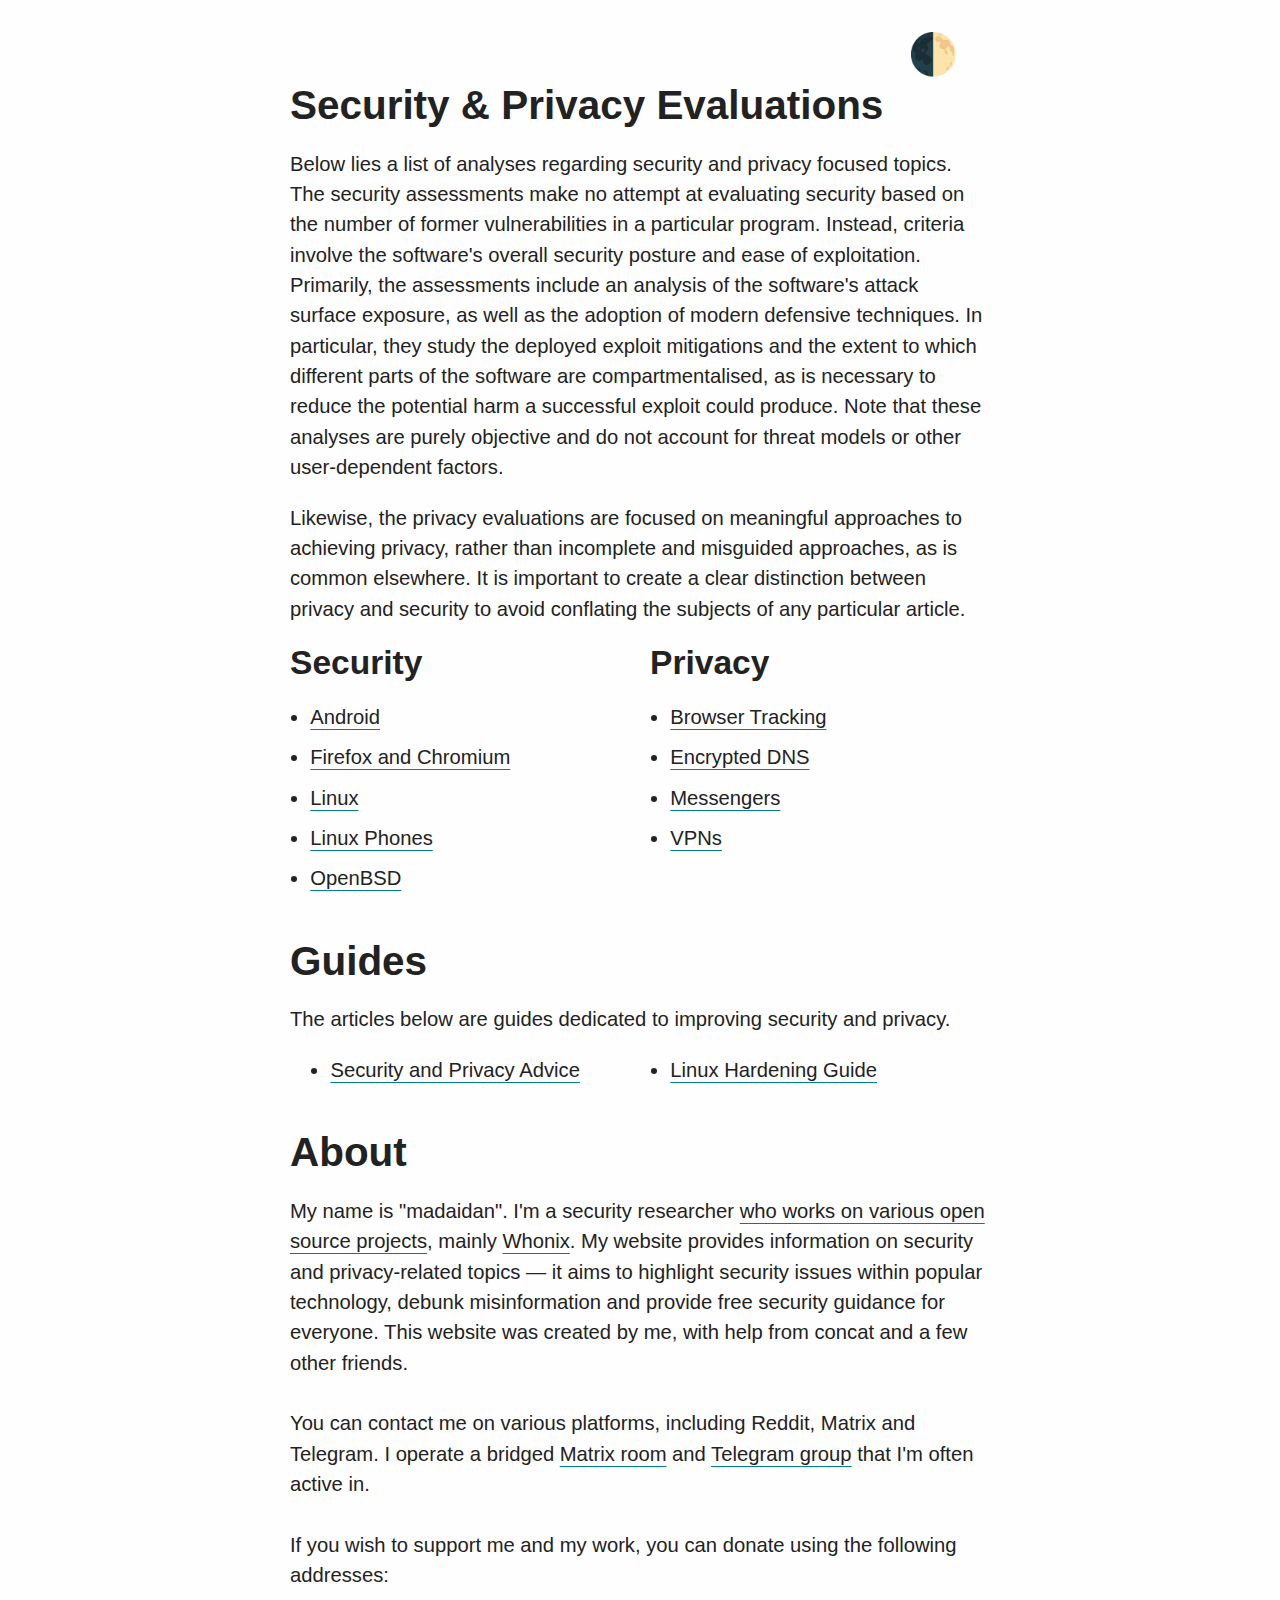
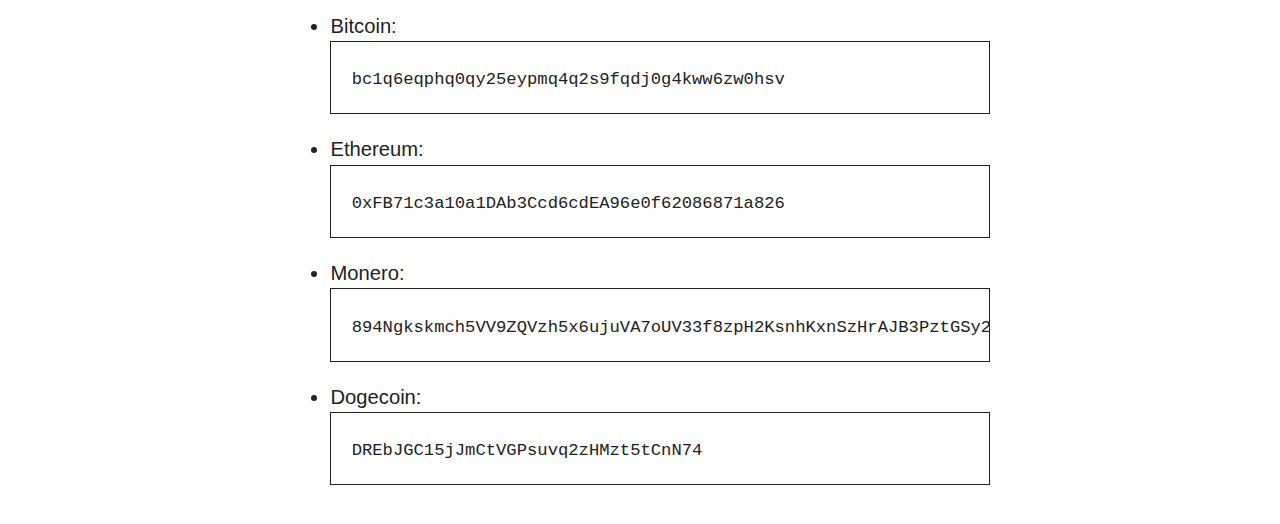
==== commit 9135e677: "Fix validator errors" ====
--- a/index.html
+++ b/index.html
@@ -1,95 +1,88 @@
 <!DOCTYPE html>
 <html lang=en>
+  <head>
+    <meta name="viewport" content="width=device-width, initial-scale=1.0">
+    <meta http-equiv="Content-Type" content="text/html; charset=UTF-8">
+    <meta http-equiv="Content-Security-Policy" content="default-src 'none'; style-src 'self' 'sha256-BHF2wjYzuFl1eF3qjlsAq+xvWjfztG2awREfjczVAIQ='; script-src 'self' 'sha256-6GFZjgP8rd6OHbLQAdEHCPBmNWb5aZRO1LA9AiwCdHI='; form-action 'none'; upgrade-insecure-requests; block-all-mixed-content; base-uri 'none'">
+    <meta name="referrer" content="no-referrer">
+    <link rel="stylesheet" type="text/css" href="/stylesheets/styles.css">
+    <script type="module" src="/js/theme.min.js"></script>
+    <title>Articles | Madaidan's Insecurities</title>
+  </head>
 
-<head>
-  <meta charset="utf-8">
-  <meta name="viewport" content="width=device-width, initial-scale=1.0">
-  <meta http-equiv="Content-Type" content="text/html; charset=UTF-8">
-  <meta http-equiv="Content-Security-Policy" content="default-src 'none'; style-src 'self' 'sha256-BHF2wjYzuFl1eF3qjlsAq+xvWjfztG2awREfjczVAIQ='; script-src 'self' 'sha256-6GFZjgP8rd6OHbLQAdEHCPBmNWb5aZRO1LA9AiwCdHI='; form-action 'none'; upgrade-insecure-requests; block-all-mixed-content; base-uri 'none'">
-  <meta name="referrer" content="no-referrer">
-  <link rel="stylesheet" type="text/css" href="styles.css">
-  <script type="text/javascript" src="dark.js"></script>
-  <title>Articles | Madaidan's Insecurities</title>
-</head>
+  <body>
+    <button class="theme-toggle">🌓</button>
+    <h1>Security & Privacy Evaluations</h1>
 
-<body>
-  <h1>Security & Privacy Evaluations</h1>
+    <p>
+      Below lies a list of analyses regarding security and privacy focused topics. The security assessments make no
+      attempt at evaluating security based on the number of former vulnerabilities in a particular program. Instead,
+      criteria involve the software's overall security posture and ease of exploitation. Primarily, the assessments
+      include an analysis of the software's attack surface exposure, as well as the adoption of modern defensive
+      techniques. In particular, they study the deployed exploit mitigations and the extent to which different parts
+      of the software are compartmentalised, as is necessary to reduce the potential harm a successful exploit
+      could produce. Note that these analyses are purely objective and do not account for threat models or other
+      user-dependent factors.
+    </p>
+    <p>
+      Likewise, the privacy evaluations are focused on meaningful approaches to achieving privacy, rather than incomplete
+      and misguided approaches, as is common elsewhere. It is important to create a clear distinction between privacy and
+      security to avoid conflating the subjects of any particular article.
+    </p>
 
-  <p>
-     Below lies a list of analyses regarding security and privacy focused topics. The security assessments make no
-     attempt at evaluating security based on the number of former vulnerabilities in a particular program. Instead,
-     criteria involve the software's overall security posture and ease of exploitation. Primarily, the assessments
-     include an analysis of the software's attack surface exposure, as well as the adoption of modern defensive
-     techniques. In particular, they study the deployed exploit mitigations and the extent to which different parts
-     of the software are compartmentalised, as is necessary to reduce the potential harm a successful exploit
-     could produce. Note that these analyses are purely objective and do not account for threat models or other
-     user-dependent factors. <br>
-     <br>
-     Likewise, the privacy evaluations are focused on meaningful approaches to achieving privacy, rather than incomplete
-     and misguided approaches, as is common elsewhere. It is important to create a clear distinction between privacy and
-     security to avoid conflating the subjects of any particular article.
-  </p>
+    <div class="index-row">
+      <div class="index-column">
+        <h2>Security</h2>
+        <ul class="index-column-list">
+          <li><a href="android.html">Android</a></li>
+          <li><a href="firefox-chromium.html">Firefox and Chromium</a></li>
+          <li><a href="linux.html">Linux</a></li>
+          <li><a href="linux-phones.html">Linux Phones</a></li>
+          <li><a href="openbsd.html">OpenBSD</a></li>
+        </ul>
+      </div>
 
-  <div class="index-row">
-    <div class="index-column">
-      <h2>Security</h2>
-      <ul class="index-column-list">
-        <li><a href="android.html">Android</a></li>
-        <li><a href="firefox-chromium.html">Firefox and Chromium</a></li>
-        <li><a href="linux.html">Linux</a></li>
-        <li><a href="linux-phones.html">Linux Phones</a></li>
-        <li><a href="openbsd.html">OpenBSD</a></li>
-      </ul>
+      <div class="index-column">
+        <h2>Privacy</h2>
+        <ul class="index-column-list">
+          <li><a href="browser-tracking.html">Browser Tracking</a></li>
+          <li><a href="encrypted-dns.html">Encrypted DNS</a></li>
+          <li><a href="messengers.html">Messengers</a></li>
+          <li><a href="vpns.html">VPNs</a></li>
+        </ul>
+      </div>
     </div>
 
-    <div class="index-column" id="right-index-column">
-      <h2>Privacy</h2>
-      <ul class="index-column-list">
-        <li><a href="browser-tracking.html">Browser Tracking</a></li>
-        <li><a href="encrypted-dns.html">Encrypted DNS</a></li>
-        <li><a href="messengers.html">Messengers</a></li>
-        <li><a href="vpns.html">VPNs</a></li>
-      </ul>
-    </div>
-  </div>
+    <h1>Guides</h1>
 
-  <h1>Guides</h1>
+    <p>The articles below are guides dedicated to improving security and privacy.</p>
 
-  <p>
-    The articles below are guides dedicated to improving security and privacy.
-  </p>
+    <ul class="index-row">
+      <li><a href="security-privacy-advice.html">Security and Privacy Advice</a></li>
+      <li><a href="guides/linux-hardening.html">Linux Hardening Guide</a></li>
+    </ul>
 
-  <ul class="index-row">
-    <li><a href="security-privacy-advice.html">Security and Privacy Advice</a></li>
-    <li><a href="guides/linux-hardening.html">Linux Hardening Guide</a></li>
-  </ul>
+    <h1>About</h1>
 
-  <h1>About</h1>
+    <p>
+      My name is "madaidan". I'm a security researcher <a href="https://github.com/madaidan">who works on
+      various open source projects</a>, mainly <a href="https://www.whonix.org/">Whonix</a>. My website
+      provides information on security and privacy-related topics — it aims to highlight security issues
+      within popular technology, debunk misinformation and provide free security guidance for everyone. This
+      website was created by me, with help from concat and a few other friends. <br>
+      <br>
+      You can contact me on various platforms, including Reddit, Matrix and Telegram. I operate a bridged <a
+      href="https://matrix.to/#/%23general:spitetech.com">Matrix room</a> and <a href="https://t.me/spitetech">Telegram
+      group</a> that I'm often active in. <br>
+      <br>
+      If you wish to support me and my work, you can donate using the following addresses:
+    </p>
 
-  <p>
-    My name is "madaidan". I'm a security researcher <a href="https://github.com/madaidan">who works on
-    various open source projects</a>, mainly <a href="https://www.whonix.org/">Whonix</a>. My website
-    provides information on security and privacy-related topics — it aims to highlight security issues
-    within popular technology, debunk misinformation and provide free security guidance for everyone. This
-    website was created by me, with help from concat and a few other friends. <br>
-    <br>
-    You can contact me on various platforms, including Reddit, Matrix and Telegram. I operate a bridged <a
-    href="https://matrix.to/#/%23general:spitetech.com">Matrix room</a> and <a href="https://t.me/spitetech">Telegram
-    group</a> that I'm often active in. <br>
-    <br>
-    If you wish to support me and my work, you can donate using the following addresses:
-  </p>
-
-  <ul>
-    <li>Bitcoin: <pre><code>bc1q6eqphq0qy25eypmq4q2s9fqdj0g4kww6zw0hsv</code></pre></li>
-    <li>Ethereum: <pre><code>0xFB71c3a10a1DAb3Ccd6cdEA96e0f62086871a826</code></pre></li>
-    <li>Monero: <pre><code>894Ngkskmch5VV9ZQVzh5x6ujuVA7oUV33f8zpH2KsnhKxnSzHrAJB3PztGSy2MQQx1GwCjf94TLp5C8HfYJRWjQD9yEdx3</code></pre></li>
-    <li>Dogecoin: <pre><code>DREbJGC15jJmCtVGPsuvq2zHMzt5tCnN74</code></pre></li>
-  </ul>
-
-  <br><br>
-
-  <button class="dark-mode-toggle">🌓</button>
-  <script type="text/javascript" src="toggle.js"></script>
-</body>
+    <ul>
+      <li>Bitcoin: <pre><code>bc1q6eqphq0qy25eypmq4q2s9fqdj0g4kww6zw0hsv</code></pre></li>
+      <li>Ethereum: <pre><code>0xFB71c3a10a1DAb3Ccd6cdEA96e0f62086871a826</code></pre></li>
+      <li>Monero: <pre><code>894Ngkskmch5VV9ZQVzh5x6ujuVA7oUV33f8zpH2KsnhKxnSzHrAJB3PztGSy2MQQx1GwCjf94TLp5C8HfYJRWjQD9yEdx3</code></pre></li>
+      <li>Dogecoin: <pre><code>DREbJGC15jJmCtVGPsuvq2zHMzt5tCnN74</code></pre></li>
+    </ul>
+  </body>
 </html>
--- a/stylesheets/styles.css
+++ b/stylesheets/styles.css
@@ -0,0 +1,261 @@
+:root {
+    --background-color-dark: #252627;
+    --background-color-light: #fefefe;
+    --color-dark: #a9a9b3;
+    --color-light: #222;
+}
+
+* {
+    box-sizing: border-box;
+    background-color: inherit;
+    font-family: inherit;
+    margin: 0;
+    padding: 0;
+}
+
+html {
+    font-size: calc(1em + .33vw);
+}
+
+body {
+    background-color: var(--background-color-light);
+    color: var(--color-light);
+    font-family: Arial, "Helvetica Neue", sans-serif;
+    line-height: 1.5;
+    /* need to add top margin */
+    margin: 0 auto;
+    max-width: 700px;
+}
+
+h1,
+h2,
+h3, 
+h4 {
+    line-height: 1.125;
+}
+
+h1, 
+h2,
+h3,
+h4,
+h5,
+h6 {
+    margin: 0 auto 1rem;
+}
+
+h1 {
+    font-size: 2rem;
+}
+
+h2 {
+    font-size: 1.66rem;
+}
+
+h3 {
+    font-size: 1.25rem;
+}
+
+h2 a, 
+h3 a, 
+h4 a,
+h5 a,
+h6 a {
+    text-decoration: none;
+}
+
+h2 a:hover, 
+h3 a:hover, 
+h4 a:hover,
+h5 a:hover,
+h6 a:hover {
+    text-decoration: underline solid #007b9c 1px;
+}
+
+p {
+    margin-bottom: 1rem;
+}
+
+a {
+    color: inherit;
+    text-decoration: underline solid #007b9c 1px;
+    text-underline-position: under;
+}
+
+pre {
+    overflow-x: auto;
+    padding: 1rem;
+    border: 1px solid;
+    margin-bottom: 1rem;
+}
+
+code {
+    font-family: Consolas, Monaco, 'Andale Mono', 'Ubuntu Mono', monospace;
+    font-size: .85em;
+    background-color: transparent;
+}
+
+ul {
+    overflow: hidden;
+    padding-left: 2em;
+    margin-bottom: 1rem;
+}
+
+li {
+    margin-bottom: 10px;
+}
+
+table,
+td {
+    border: 1px solid #333;
+}
+
+table {
+    margin-bottom: 1rem;
+}
+
+td {
+    padding: 5px 10px;
+    text-align: center;
+}
+
+thead,
+tfoot {
+    background-color: #333;
+    color: #fff;
+}
+
+ol {
+    counter-reset: item;
+    list-style-type: none;
+    margin-top: .6em;
+    margin-bottom: 1rem;
+}
+
+ol > li {
+  counter-increment: item;
+  margin-bottom: .6em;
+  margin-left: 1em;
+}
+
+ol > li:before {
+  content: counters(item, ".") ". ";
+  padding-right: .2em;    
+}
+
+li > ol {
+    margin-bottom: 0;
+}
+
+.anchor {
+    border-bottom: initial;
+}
+
+.anchor:hover {
+    border-bottom: 1px solid #007b9c;
+}
+
+.identifier-column, .identifier-row {
+    text-align: left;
+}
+
+.identifier-row {
+    font-weight: bold;
+}
+
+blockquote {
+    border: 1px solid;
+    font-style: italic;
+    margin-bottom: 1rem;
+    overflow-x: auto;
+    padding: 1rem;
+}
+
+.italic {
+    font-style: italic;
+}
+
+.index-column {
+    margin-bottom: 1rem;
+}
+
+.index-column-list {
+    margin-left: -1rem;
+}
+
+.index-row {
+    columns: 2;
+    margin-bottom: 5%;
+}
+
+.back {
+    background: #111;
+    border-radius: .33em;
+    color: #fefefe;
+    display: inline-block;
+    font-size: 1.25rem;
+    margin: 2rem 0 5rem;
+    padding: .4rem .75rem;
+    text-decoration: none;
+    border: 0;
+}
+
+.theme-toggle {
+    background: transparent;
+    border: none;
+    display: block;
+    font-size: 2rem;
+    margin: 30px 0 0 auto;
+    outline: none;
+    padding-right: 32px;
+    padding-bottom: 5px;
+    text-align: right;
+    text-decoration: none;
+    visibility: hidden;
+}
+
+.date {
+    margin-top: -1rem;
+    margin-bottom: 2rem;
+}
+
+/* Makes the index columns stack on top of each other at low screen width */
+@media screen and (max-width: 360px) {
+    .index-row {
+        width: 100%;
+    }
+}
+
+@media screen and (max-width: 45em) {
+    body {
+        padding: 25px;
+    }
+    body a {
+        hyphens: auto;
+    }
+    h1 {
+        margin-left: 0;
+        max-width: 75%;
+    }
+    code {
+        word-break: break-all;
+    }
+    .theme-toggle {
+        margin-top: 5px;
+    }
+}
+
+@media print {
+    a {
+        border: 0;
+    }
+    pre code {
+        white-space: pre-wrap !important;
+    }
+}
+
+@media (prefers-color-scheme: dark) {
+    body {
+        background-color: var(--background-color-dark);
+        color: var(--color-dark);
+    }
+}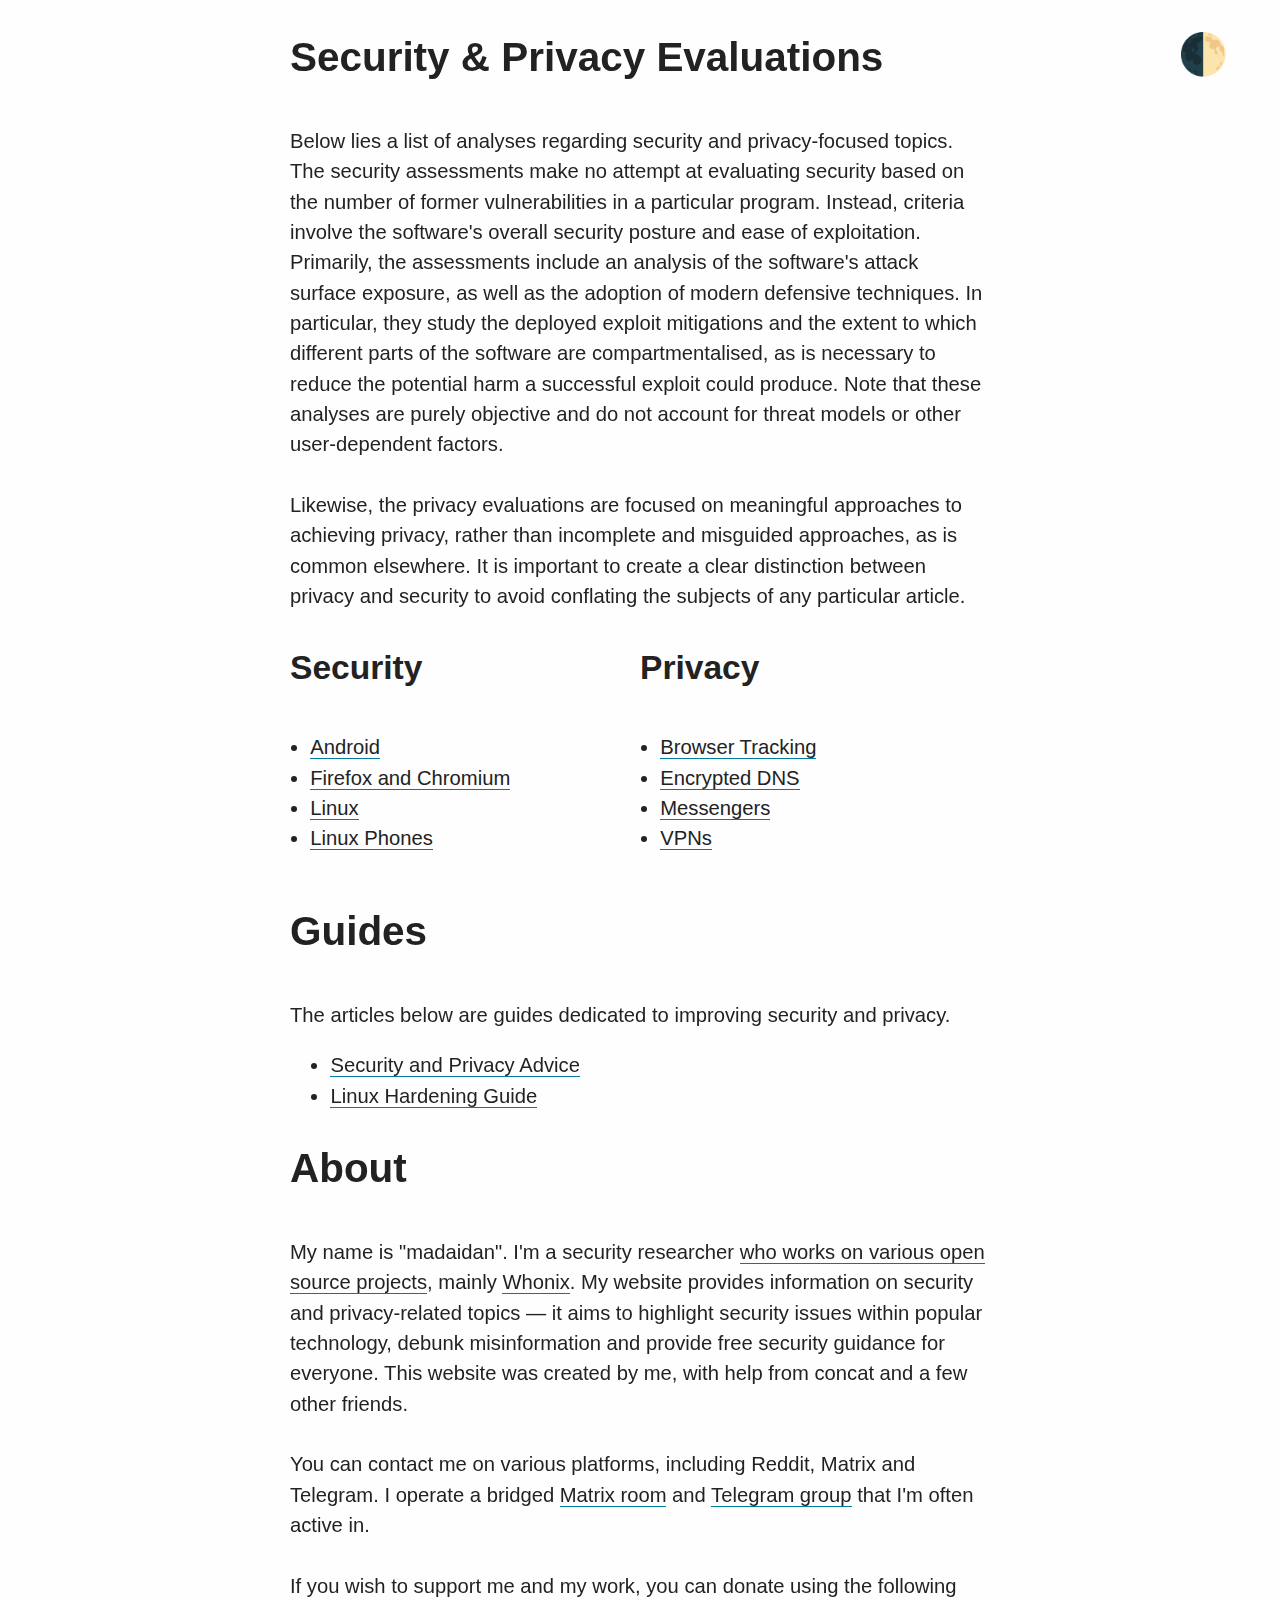
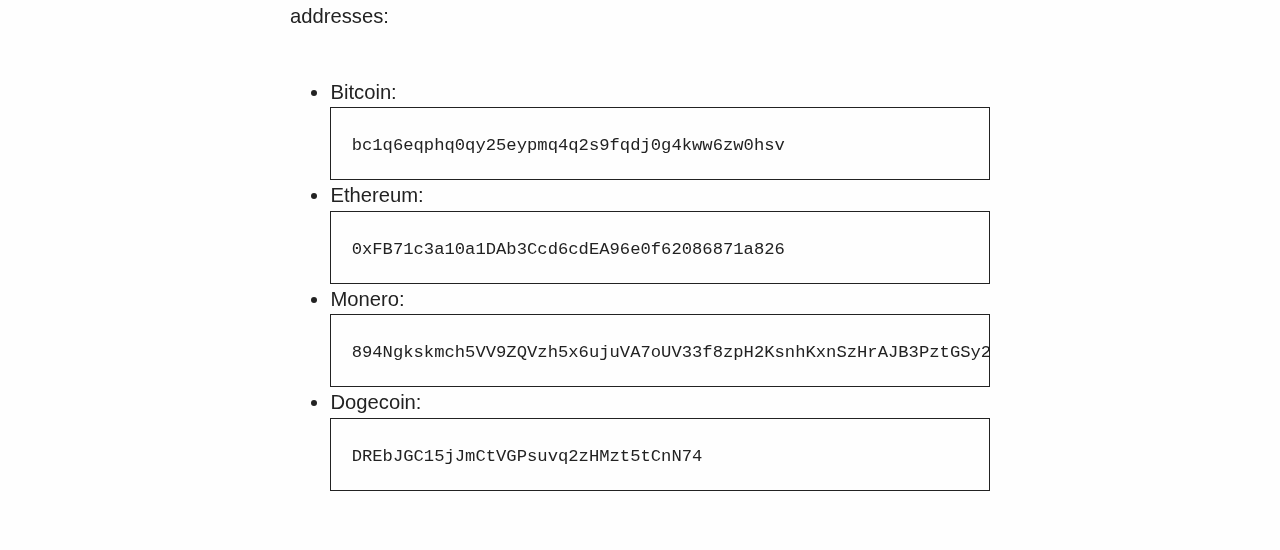
==== commit 28175d6d: "Merge c7c86dd2db646c9646a8e28ac405eedb90ed2775 into 2507c625aa7386b6a4882248d239166ab356b127" ====
--- a/index.html
+++ b/index.html
@@ -1,88 +1,93 @@
 <!DOCTYPE html>
 <html lang=en>
-  <head>
-    <meta name="viewport" content="width=device-width, initial-scale=1.0">
-    <meta http-equiv="Content-Type" content="text/html; charset=UTF-8">
-    <meta http-equiv="Content-Security-Policy" content="default-src 'none'; style-src 'self' 'sha256-BHF2wjYzuFl1eF3qjlsAq+xvWjfztG2awREfjczVAIQ='; script-src 'self' 'sha256-6GFZjgP8rd6OHbLQAdEHCPBmNWb5aZRO1LA9AiwCdHI='; form-action 'none'; upgrade-insecure-requests; block-all-mixed-content; base-uri 'none'">
-    <meta name="referrer" content="no-referrer">
-    <link rel="stylesheet" type="text/css" href="/stylesheets/styles.css">
-    <script type="module" src="/js/theme.min.js"></script>
-    <title>Articles | Madaidan's Insecurities</title>
-  </head>
 
-  <body>
-    <button class="theme-toggle">🌓</button>
-    <h1>Security & Privacy Evaluations</h1>
+<head>
+  <meta charset="utf-8">
+  <meta name="viewport" content="width=device-width, initial-scale=1.0">
+  <meta name="referrer" content="no-referrer">
+  <meta name="color-scheme" content="light dark">
+  <link rel="stylesheet" type="text/css" href="/styles.css">
+  <script src="/theme.js"></script>
+  <script defer src="/button.js"></script>
+  <title>Articles | Madaidan's Insecurities</title>
+</head>
 
-    <p>
-      Below lies a list of analyses regarding security and privacy focused topics. The security assessments make no
-      attempt at evaluating security based on the number of former vulnerabilities in a particular program. Instead,
-      criteria involve the software's overall security posture and ease of exploitation. Primarily, the assessments
-      include an analysis of the software's attack surface exposure, as well as the adoption of modern defensive
-      techniques. In particular, they study the deployed exploit mitigations and the extent to which different parts
-      of the software are compartmentalised, as is necessary to reduce the potential harm a successful exploit
-      could produce. Note that these analyses are purely objective and do not account for threat models or other
-      user-dependent factors.
-    </p>
-    <p>
-      Likewise, the privacy evaluations are focused on meaningful approaches to achieving privacy, rather than incomplete
-      and misguided approaches, as is common elsewhere. It is important to create a clear distinction between privacy and
-      security to avoid conflating the subjects of any particular article.
-    </p>
+<body>
+  <button class="theme-toggle">🌓</button>
+  <h1>Security & Privacy Evaluations</h1>
 
-    <div class="index-row">
-      <div class="index-column">
-        <h2>Security</h2>
-        <ul class="index-column-list">
-          <li><a href="android.html">Android</a></li>
-          <li><a href="firefox-chromium.html">Firefox and Chromium</a></li>
-          <li><a href="linux.html">Linux</a></li>
-          <li><a href="linux-phones.html">Linux Phones</a></li>
-          <li><a href="openbsd.html">OpenBSD</a></li>
-        </ul>
-      </div>
+  <p>
+     Below lies a list of analyses regarding security and privacy-focused topics. The security assessments make no
+     attempt at evaluating security based on the number of former vulnerabilities in a particular program. Instead,
+     criteria involve the software's overall security posture and ease of exploitation. Primarily, the assessments
+     include an analysis of the software's attack surface exposure, as well as the adoption of modern defensive
+     techniques. In particular, they study the deployed exploit mitigations and the extent to which different parts
+     of the software are compartmentalised, as is necessary to reduce the potential harm a successful exploit
+     could produce. Note that these analyses are purely objective and do not account for threat models or other
+     user-dependent factors. <br>
+     <br>
+     Likewise, the privacy evaluations are focused on meaningful approaches to achieving privacy, rather than incomplete
+     and misguided approaches, as is common elsewhere. It is important to create a clear distinction between privacy and
+     security to avoid conflating the subjects of any particular article.
+  </p>
 
-      <div class="index-column">
-        <h2>Privacy</h2>
-        <ul class="index-column-list">
-          <li><a href="browser-tracking.html">Browser Tracking</a></li>
-          <li><a href="encrypted-dns.html">Encrypted DNS</a></li>
-          <li><a href="messengers.html">Messengers</a></li>
-          <li><a href="vpns.html">VPNs</a></li>
-        </ul>
-      </div>
+  <div class="index-row">
+    <div class="index-column">
+      <h2>Security</h2>
+      <ul class="index-column-list">
+        <li><a href="android.html">Android</a></li>
+        <li><a href="firefox-chromium.html">Firefox and Chromium</a></li>
+        <li><a href="linux.html">Linux</a></li>
+        <li><a href="linux-phones.html">Linux Phones</a></li>
+      </ul>
     </div>
 
-    <h1>Guides</h1>
+    <div class="index-column" id="right-index-column">
+      <h2>Privacy</h2>
+      <ul class="index-column-list">
+        <li><a href="browser-tracking.html">Browser Tracking</a></li>
+        <li><a href="encrypted-dns.html">Encrypted DNS</a></li>
+        <li><a href="messengers.html">Messengers</a></li>
+        <li><a href="vpns.html">VPNs</a></li>
+      </ul>
+    </div>
+  </div>
 
-    <p>The articles below are guides dedicated to improving security and privacy.</p>
+  <h1>Guides</h1>
 
-    <ul class="index-row">
-      <li><a href="security-privacy-advice.html">Security and Privacy Advice</a></li>
-      <li><a href="guides/linux-hardening.html">Linux Hardening Guide</a></li>
-    </ul>
+  <p>
+    The articles below are guides dedicated to improving security and privacy.
+  </p>
 
-    <h1>About</h1>
+  <ul class="index-row">
+    <li><a href="security-privacy-advice.html">Security and Privacy Advice</a></li>
+    <li><a href="guides/linux-hardening.html">Linux Hardening Guide</a></li>
+  </ul>
 
-    <p>
-      My name is "madaidan". I'm a security researcher <a href="https://github.com/madaidan">who works on
-      various open source projects</a>, mainly <a href="https://www.whonix.org/">Whonix</a>. My website
-      provides information on security and privacy-related topics — it aims to highlight security issues
-      within popular technology, debunk misinformation and provide free security guidance for everyone. This
-      website was created by me, with help from concat and a few other friends. <br>
-      <br>
-      You can contact me on various platforms, including Reddit, Matrix and Telegram. I operate a bridged <a
-      href="https://matrix.to/#/%23general:spitetech.com">Matrix room</a> and <a href="https://t.me/spitetech">Telegram
-      group</a> that I'm often active in. <br>
-      <br>
-      If you wish to support me and my work, you can donate using the following addresses:
-    </p>
+  <h1>About</h1>
 
-    <ul>
-      <li>Bitcoin: <pre><code>bc1q6eqphq0qy25eypmq4q2s9fqdj0g4kww6zw0hsv</code></pre></li>
-      <li>Ethereum: <pre><code>0xFB71c3a10a1DAb3Ccd6cdEA96e0f62086871a826</code></pre></li>
-      <li>Monero: <pre><code>894Ngkskmch5VV9ZQVzh5x6ujuVA7oUV33f8zpH2KsnhKxnSzHrAJB3PztGSy2MQQx1GwCjf94TLp5C8HfYJRWjQD9yEdx3</code></pre></li>
-      <li>Dogecoin: <pre><code>DREbJGC15jJmCtVGPsuvq2zHMzt5tCnN74</code></pre></li>
-    </ul>
-  </body>
+  <p>
+    My name is "madaidan". I'm a security researcher <a href="https://github.com/madaidan">who works on
+    various open source projects</a>, mainly <a href="https://www.whonix.org/">Whonix</a>. My website
+    provides information on security and privacy-related topics — it aims to highlight security issues
+    within popular technology, debunk misinformation and provide free security guidance for everyone. This
+    website was created by me, with help from concat and a few other friends. <br>
+    <br>
+    You can contact me on various platforms, including Reddit, Matrix and Telegram. I operate a bridged <a
+    href="https://matrix.to/#/%23general:spitetech.com">Matrix room</a> and <a href="https://t.me/spitetech">Telegram
+    group</a> that I'm often active in. <br>
+    <br>
+    If you wish to support me and my work, you can donate using the following addresses:
+  </p>
+
+  <ul>
+    <li>Bitcoin: <pre><code>bc1q6eqphq0qy25eypmq4q2s9fqdj0g4kww6zw0hsv</code></pre></li>
+    <li>Ethereum: <pre><code>0xFB71c3a10a1DAb3Ccd6cdEA96e0f62086871a826</code></pre></li>
+    <li>Monero: <pre><code>894Ngkskmch5VV9ZQVzh5x6ujuVA7oUV33f8zpH2KsnhKxnSzHrAJB3PztGSy2MQQx1GwCjf94TLp5C8HfYJRWjQD9yEdx3</code></pre></li>
+    <li>Dogecoin: <pre><code>DREbJGC15jJmCtVGPsuvq2zHMzt5tCnN74</code></pre></li>
+  </ul>
+
+  <br><br>
+
+</body>
 </html>
--- a/styles.css
+++ b/styles.css
@@ -0,0 +1,251 @@
+* {
+    font-family: inherit;
+    background-color: inherit;
+    margin: 0;
+    padding: 0;
+    box-sizing: border-box;
+}
+
+html {
+    font-size: calc(1em + .33vw);
+}
+
+body {
+    font-family: Arial, 'Helvetica Neue', sans-serif;
+    line-height: 1.5;
+    background-color: #fefefe;
+    color: #222;
+    max-width: 700px;
+    margin: auto;
+}
+
+ul {
+    overflow: hidden;
+    padding-left: 2em;
+}
+
+*+* {
+    margin-top: 2.25rem;
+}
+
+br, li+li, body {
+    margin-top: 0;
+}
+
+p+p {
+    margin-top: .75rem;
+}
+
+a {
+    text-decoration: none;
+    border-bottom: 1px solid #007b9c;
+    color: inherit;
+    outline-offset: 2px;
+}
+
+h1, h2, h3, h4 {
+    line-height: 1.125;
+    max-width: 800px;
+}
+
+h2 a, h3 a, h4 a {
+    border-bottom: 0;
+}
+
+h2 a:hover, h3 a:hover, h4 a:hover {
+    border-bottom: 1px solid #007b9c;
+}
+
+h1 {
+    font-size: 2rem;
+    margin: 5% auto;
+}
+
+h2 {
+    font-size: 1.66rem;
+    margin: 5% auto;
+}
+
+h3 {
+    font-size: 1.25rem;
+}
+
+pre {
+    overflow-x: auto;
+    padding: 1rem;
+    border: 1px solid;
+}
+
+code {
+    font-family: Consolas, Monaco, 'Andale Mono', 'Ubuntu Mono', monospace;
+    font-size: .85em;
+    background-color: transparent;
+}
+
+table, td {
+    border: 1px solid #333;
+}
+
+td {
+    padding: 5px 10px;
+    text-align: center;
+}
+
+thead, tfoot {
+    background-color: #333;
+    color: #fff;
+}
+
+.identifier-column, .identifier-row {
+    text-align: left;
+}
+
+.identifier-row {
+    font-weight: bold;
+}
+
+.quote {
+    overflow-x: auto;
+    padding: 1rem;
+    border: 1px solid;
+    font-style: italic;
+}
+
+.index-column {
+    float: left;
+    width: 50%;
+    margin-bottom: 1rem;
+}
+
+.index-column-list {
+    margin-left: -1rem;
+}
+
+#right-index-column {
+    margin-top: 0rem;
+}
+
+.index-row {
+    margin-top: 1rem;
+}
+
+.index-row:after {
+    content: '';
+    display: table;
+    clear: both;
+}
+
+.lilist {
+    padding-bottom: 1em;
+}
+
+.back {
+    background: #111;
+    border-radius: .33em;
+    color: #fefefe;
+    display: inline-block;
+    font-size: 1.25rem;
+    margin: 2rem 0 5rem;
+    padding: .4rem .75rem;
+    text-decoration: none;
+    border: 0;
+}
+
+.theme-toggle {
+    background: transparent;
+    border: none;
+    display: block;
+    font-size: 2rem;
+    margin: 30px 0 0 auto;
+    outline: none;
+    padding-right: 32px;
+    padding-bottom: 5px;
+    text-align: right;
+    text-decoration: none;
+    visibility: hidden;
+    position: absolute;
+    top: 0;
+    right: 20px;
+}
+
+.p-final {
+    padding-top: 2rem;
+    padding-bottom: 5rem;
+}
+
+.date {
+    margin-top: -1rem;
+    margin-bottom: 2rem;
+}
+
+details {
+    margin: 0;
+    line-height: 2;
+}
+
+a.nodropdown {
+    font-size: 1.33rem;
+    line-height: 2;
+    margin: 1em;    
+}
+
+summary {
+    font-size: 1.33rem;
+    margin-left: .2rem;
+}
+
+details[open] > details {
+    margin-left: 2.5em;
+    font-size: calc(.75em);
+}
+
+details[open] > details > summary {
+    font-size: calc(1.33em);
+}
+
+details[open] > a {
+    margin-left: 3em;
+}
+
+
+/* Makes the index columns stack on top of each other at low screen width */
+@media screen and (max-width: 360px) {
+    .index-column {
+        width: 100%;
+    }
+}
+
+@media screen and (max-width: 45em) {
+    body {
+        padding: 25px;
+    }
+    body a {
+        hyphens: auto;
+    }
+    h1 {
+        margin-left: 0;
+        max-width: 75%;
+    }
+    code {
+        word-break: break-all;
+    }
+    .theme-toggle {
+        margin-top: 5px;
+    }
+}
+
+@media print {
+    a {
+        border: 0;
+    }
+    pre code {
+        white-space: pre-wrap !important;
+    }
+}
+
+@media (prefers-color-scheme: dark) {
+    body {
+        background-color: #252627;
+        color: #a9a9b3;
+    }
+}
